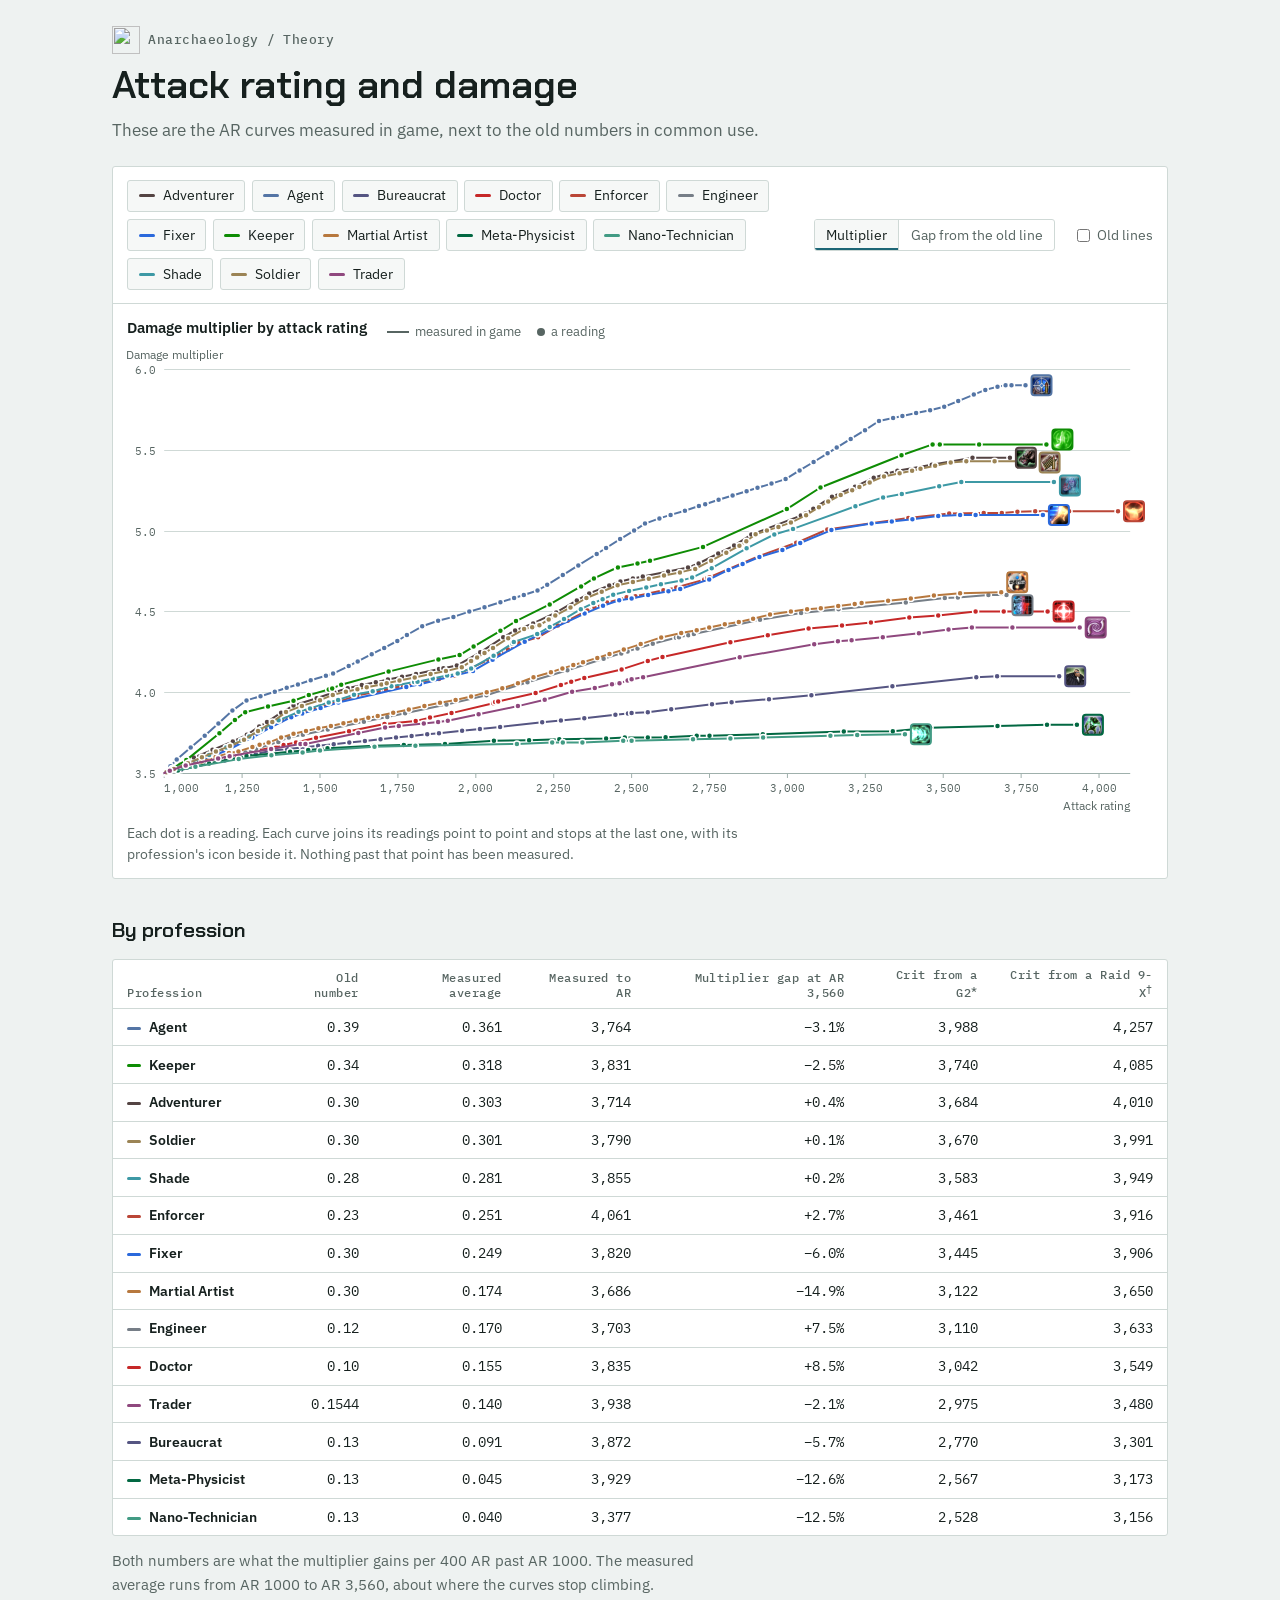
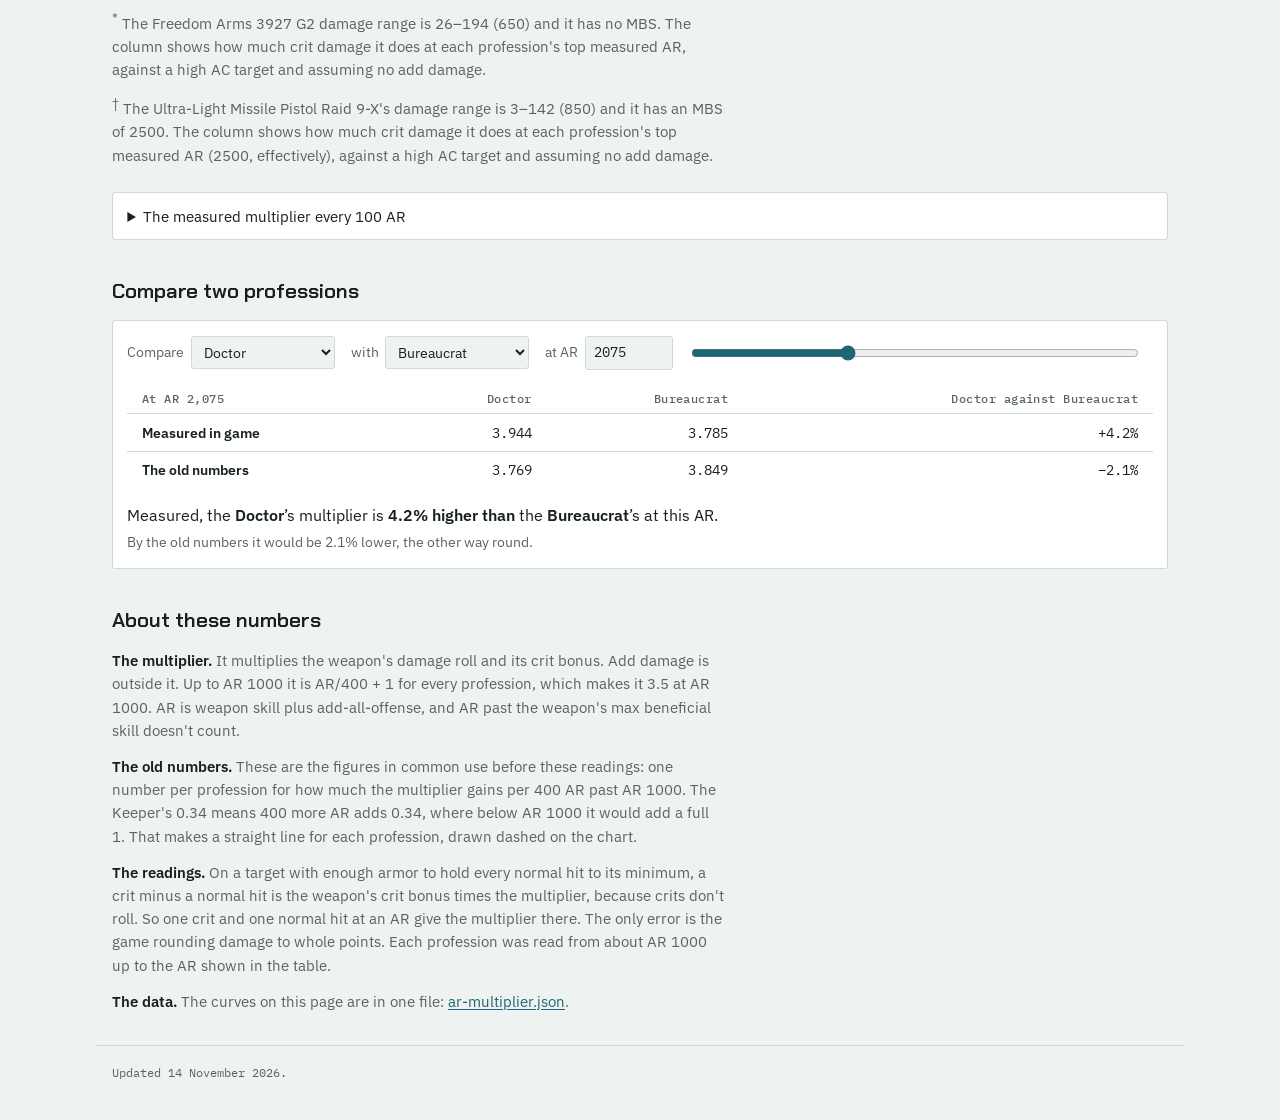
==== ar-multiplier.html @ 4579b764 "AR page: the Raid 9-X column without ULMP" ====
<!doctype html>
<html lang="en">
<head>
<meta charset="utf-8">
<meta name="viewport" content="width=device-width, initial-scale=1">
<title>Attack rating and damage - Anarchaeology</title>
<meta name="description" content="How Anarchy Online's damage multiplier grows with attack rating for each profession, measured in game.">
<link rel="icon" type="image/png" href="https://anarchaeology.github.io/favicon.png">
<link rel="apple-touch-icon" href="https://anarchaeology.github.io/logo.png">
<meta property="og:type" content="website">
<meta property="og:title" content="Attack rating and damage">
<meta property="og:description" content="How Anarchy Online's damage multiplier grows with attack rating for each profession, measured in game.">
<meta property="og:image" content="https://anarchaeology.github.io/logo.png">
<meta name="twitter:card" content="summary">
<link rel="preconnect" href="https://fonts.googleapis.com">
<link rel="preconnect" href="https://fonts.gstatic.com" crossorigin>
<link rel="stylesheet" href="https://fonts.googleapis.com/css2?family=Chakra+Petch:wght@500;600&family=IBM+Plex+Mono:wght@400;500&family=IBM+Plex+Sans:wght@400;600&display=swap">
<link rel="stylesheet" href="theory.css">
</head>
<body>
<header class="top">
  <div class="wrap">
    <p class="crumbs"><a class="home" href="https://anarchaeology.github.io/"><img src="https://anarchaeology.github.io/logo.png" alt="" width="28" height="28">Anarchaeology</a> <span>/</span> <a href="./">Theory</a></p>
    <h1>Attack rating and damage</h1>
    <p class="lede">These are the AR curves measured in game, next to the old numbers in common use.</p>
  </div>
</header>

<main class="wrap">
  <section aria-label="The chart">
    <div class="card">
      <div class="controls">
        <div class="chips picks" id="chips" role="group" aria-label="Professions shown"></div>
        <div class="seg" id="view" role="group" aria-label="What the chart shows">
          <button type="button" data-view="mult" aria-pressed="true">Multiplier</button>
          <button type="button" data-view="gap" aria-pressed="false">Gap from the old line</button>
        </div>
        <div class="opts">
          <label class="opt"><input type="checkbox" id="opt-old"> Old lines</label>
        </div>
      </div>
      <div class="chart-title">
        <h2 id="chart-name">Damage multiplier by attack rating</h2>
        <p class="linekeys">
          <span><i></i>measured in game</span>
          <span id="key-old" hidden><i class="dashed"></i>the old line</span>
          <span id="key-zero" hidden>0% is the old line</span>
          <span><i class="dot"></i>a reading</span>
        </p>
      </div>
      <div class="plot" id="plot" tabindex="0" role="slider" aria-label="Attack rating to read the curves at">
        <div class="tip" id="tip" hidden></div>
      </div>
      <p class="caption">Each dot is a reading. Each curve joins its readings point to point and stops at the last one, with its profession's icon beside it. Nothing past that point has been measured.</p>
    </div>
  </section>

  <section>
    <h2>By profession</h2>
    <div class="card scroll">
      <table class="tbl">
        <thead>
          <tr>
            <th>Profession</th>
            <th>Old number</th>
            <th>Measured average</th>
            <th>Measured to AR</th>
            <th>Multiplier gap at AR 3,560</th>
            <th>Crit from a G2<sup>*</sup></th>
            <th>Crit from a Raid 9-X<sup>†</sup></th>
          </tr>
        </thead>
        <tbody id="by-prof"></tbody>
      </table>
    </div>
    <p class="prose">Both numbers are what the multiplier gains per 400 AR past AR 1000. The measured average runs from AR 1000 to AR 3,560, about where the curves stop climbing.</p>
    <p class="prose"><sup>*</sup> The Freedom Arms 3927 G2 damage range is 26–194 (650) and it has no MBS. The column shows how much crit damage it does at each profession's top measured AR, against a high AC target and assuming no add damage.</p>
    <p class="prose"><sup>†</sup> The Ultra-Light Missile Pistol Raid 9-X's damage range is 3–142 (850) and it has an MBS of 2500. The column shows how much crit damage it does at each profession's top measured AR (2500, effectively), against a high AC target and assuming no add damage.</p>
    <p class="unmeasured" id="unmeasured"></p>
    <details class="card">
      <summary>The measured multiplier every 100 AR</summary>
      <div class="scroll">
        <table class="tbl">
          <thead><tr id="by-ar-head"></tr></thead>
          <tbody id="by-ar"></tbody>
        </table>
      </div>
    </details>
  </section>

  <section>
    <h2>Compare two professions</h2>
    <div class="card compare">
      <div class="pickers">
        <label>Compare <select id="cmp-a"></select></label>
        <label>with <select id="cmp-b"></select></label>
        <label>at AR <input type="number" id="cmp-ar" step="1" inputmode="numeric"></label>
        <input type="range" id="cmp-slider" step="1" aria-label="AR to compare at">
      </div>
      <div class="scroll">
        <table class="tbl">
          <thead><tr id="cmp-head"></tr></thead>
          <tbody id="cmp-body"></tbody>
        </table>
      </div>
      <p class="verdict" id="cmp-verdict" aria-live="polite"></p>
      <p class="note" id="cmp-note" hidden></p>
    </div>
  </section>

  <section>
    <h2>About these numbers</h2>
    <p class="prose"><b>The multiplier.</b> It multiplies the weapon's damage roll and its crit bonus. Add damage is outside it. Up to AR 1000 it is AR/400 + 1 for every profession, which makes it 3.5 at AR 1000. AR is weapon skill plus add-all-offense, and AR past the weapon's max beneficial skill doesn't count.</p>
    <p class="prose"><b>The old numbers.</b> These are the figures in common use before these readings: one number per profession for how much the multiplier gains per 400 AR past AR 1000. The Keeper's 0.34 means 400 more AR adds 0.34, where below AR 1000 it would add a full 1. That makes a straight line for each profession, drawn dashed on the chart.</p>
    <p class="prose"><b>The readings.</b> On a target with enough armor to hold every normal hit to its minimum, a crit minus a normal hit is the weapon's crit bonus times the multiplier, because crits don't roll. So one crit and one normal hit at an AR give the multiplier there. The only error is the game rounding damage to whole points. Each profession was read from about AR 1000 up to the AR shown in the table.</p>
    <p class="prose"><b>The data.</b> The curves on this page are in one file: <a href="data/ar-multiplier.json">ar-multiplier.json</a>.</p>
  </section>
</main>

<footer class="wrap foot">
  <span id="updated"></span>
</footer>

<script src="ar-multiplier.js" defer></script>
</body>
</html>
---- theory.css ----
/* The theory section: the gallery's look (same tokens as ../gallery.css) for pages of text, a chart and tables.
   Dark by default, light when the system asks for it, as on the gallery. */
:root {
  --bg: #0e1416;
  --surface: #162024;
  --raised: #1d292e;
  --ink: #e3ebe8;
  --muted: #94a6a1;
  --line: #26343a;
  --notum: #5cc3d3;
  --amber: #e2a35a;
  --display: "Chakra Petch", "Segoe UI", system-ui, sans-serif;
  --body: "IBM Plex Sans", "Segoe UI", system-ui, sans-serif;
  --mono: "IBM Plex Mono", Consolas, monospace;
  /* The hit chance chart's colors, one per slider setting, the same five hues in both themes. Every pair passes the
     dataviz palette check (colorblind separation, normal-vision separation, 3:1 against the surface) on --surface. */
  --s-purple: #8758c9;
  --s-pink: #e05c8c;
  --s-cyan: #179fc7;
  --s-green: #0a7e3a;
  --s-gold: #af8c11;
  /* The AR chart's colors, one per profession (--p-<id>), all 14. A few pairs look alike (Doctor and Enforcer, say), so
     every curve is named at its end and in the hover: see README.md. Here, the dark theme's: five are lightened from the
     light theme's, their hue kept, to clear 3:1 against --surface. */
  --p-adventurer: #796867;
  --p-agent: #5475a5;
  --p-bureaucrat: #676796;
  --p-doctor: #cb2e2d;
  --p-enforcer: #ba4637;
  --p-engineer: #767e87;
  --p-fixer: #2b69dc;
  --p-keeper: #0e8c04;
  --p-martial-artist: #b7783e;
  --p-meta-physicist: #227a52;
  --p-nano-technician: #429b84;
  --p-shade: #3d99a5;
  --p-soldier: #9b8455;
  --p-trader: #9a5289;
  --axis: #3a4c53;
  color-scheme: dark;
}
@media (prefers-color-scheme: light) {
  :root {
    --bg: #eef2f1; --surface: #ffffff; --raised: #f6f8f7; --ink: #16201e; --muted: #576562;
    --line: #cfd9d6; --notum: #1d6676; --amber: #9c5a17;
    --s-purple: #6635a3; --s-pink: #c94779; --s-cyan: #1aa1c9; --s-green: #09672e; --s-gold: #b18e15;
    --p-adventurer: #544443; --p-agent: #5475a5; --p-bureaucrat: #555582; --p-doctor: #c62828; --p-enforcer: #ba4637;
    --p-engineer: #767e87; --p-fixer: #2b69dc; --p-keeper: #0e8c04; --p-martial-artist: #b7783e;
    --p-meta-physicist: #026842; --p-nano-technician: #429b84; --p-shade: #3d99a5; --p-soldier: #9b8455;
    --p-trader: #8f487e;
    --axis: #9fb0ac;
    color-scheme: light;
  }
}

* { box-sizing: border-box; }
[hidden] { display: none !important; }
body { margin: 0; background: var(--bg); color: var(--ink); font: 400 15px/1.55 var(--body); }
a { color: var(--notum); text-underline-offset: 2px; }
:focus-visible { outline: 2px solid var(--amber); outline-offset: 2px; }
.wrap {
  max-width: 68rem; margin: 0 auto;
  padding-left: max(16px, env(safe-area-inset-left, 0px));
  padding-right: max(16px, env(safe-area-inset-right, 0px));
}
h1, h2, h3 { font-family: var(--display); font-weight: 600; margin: 0; text-wrap: balance; }
p { margin: 0; }

/* Header: where you are in the site, then the page's title. */
.top { padding-block: 1.6rem 1.4rem; }
.top .wrap { display: grid; gap: 0.7rem; }
.crumbs { display: flex; align-items: center; gap: 0.5rem; font: 500 0.8rem var(--mono); letter-spacing: 0.04em; color: var(--muted); }
.crumbs a { color: var(--muted); text-decoration: none; }
.crumbs a:hover { color: var(--notum); }
.crumbs .home { display: inline-flex; align-items: center; gap: 0.5rem; }
.crumbs img { width: 28px; height: 28px; }
h1 { font-size: clamp(1.7rem, 4vw, 2.4rem); line-height: 1.08; }
/* Wide enough for the chart page's one sentence to sit on one line; where the screen is too narrow for that, it
   breaks into lines of about the same length, so a lone last word never drops onto a line of its own. */
.lede { color: var(--muted); font-size: 1.05rem; max-width: 84ch; text-wrap: balance; }

main { display: grid; gap: 2.2rem; padding-bottom: 2rem; }
section { display: grid; gap: 0.8rem; min-width: 0; }
section > h2 { font-size: 1.3rem; }
.prose { color: var(--muted); max-width: 68ch; }
.prose b { color: var(--ink); font-weight: 600; }
.card { background: var(--surface); border: 1px solid var(--line); border-radius: 3px; min-width: 0; }
.num { font-family: var(--mono); font-variant-numeric: tabular-nums; }

/* Chart card: controls, the plot, a caption. */
.controls { display: flex; flex-wrap: wrap; gap: 0.7rem 1.4rem; align-items: center; padding: 0.8rem 0.9rem; border-bottom: 1px solid var(--line); }
.chips { display: flex; flex-wrap: wrap; gap: 0.4rem; flex: 1 1 18rem; }
.chip { font: inherit; font-size: 0.85rem; color: var(--ink); background: var(--raised); border: 1px solid var(--line); border-radius: 3px;
  padding: 0.3rem 0.65rem; cursor: pointer; display: inline-flex; align-items: center; gap: 0.5rem; }
.chip:hover { border-color: var(--notum); }
.chip .key { width: 16px; height: 3px; border-radius: 2px; background: var(--c); flex: none; }
.chip[aria-pressed="false"] { color: var(--muted); background: transparent; }
.chip[aria-pressed="false"] .key { background: transparent; box-shadow: inset 0 0 0 1px var(--muted); }
/* Buttons that pick what the chart shows. With none picked everything is shown and they all look alike; once some
   are picked, those are marked and the rest fall back. */
.chips.picks .chip[aria-pressed="false"] { color: var(--ink); background: var(--raised); }
.chips.picks .chip[aria-pressed="false"] .key { background: var(--c); box-shadow: none; }
.chips.picks .chip[aria-pressed="true"] { border-color: var(--notum); box-shadow: inset 0 -2px 0 var(--notum); }
.chips.picks.has-picks .chip[aria-pressed="false"] { color: var(--muted); background: transparent; }
.chips.picks.has-picks .chip[aria-pressed="false"] .key { background: transparent; box-shadow: inset 0 0 0 1px var(--muted); }
/* The button pointed at, while what it stands for is on the chart because of the pointing. */
.chips.picks.has-picks .chip.previewing { color: var(--ink); }
.chips.picks.has-picks .chip.previewing .key { background: var(--c); box-shadow: none; }
.seg { display: inline-flex; border: 1px solid var(--line); border-radius: 3px; overflow: hidden; }
.seg button { font: inherit; font-size: 0.85rem; padding: 0.3rem 0.7rem; background: transparent; color: var(--muted); border: 0; cursor: pointer; }
.seg button + button { border-left: 1px solid var(--line); }
.seg button[aria-pressed="true"] { background: var(--raised); color: var(--ink); box-shadow: inset 0 -2px 0 var(--notum); }
.opts { display: flex; flex-wrap: wrap; gap: 0.3rem 1rem; }
.opt { display: inline-flex; align-items: center; gap: 0.4rem; font-size: 0.85rem; color: var(--muted); cursor: pointer; }
.opt input { accent-color: var(--notum); margin: 0; }
.opt:has(input:disabled) { opacity: 0.45; cursor: default; }

.chart-title { display: flex; flex-wrap: wrap; gap: 0.2rem 1.2rem; align-items: baseline; padding: 0.8rem 0.9rem 0; }
.chart-title h2 { font: 600 0.95rem var(--body); }
.linekeys { display: flex; flex-wrap: wrap; gap: 0.2rem 1rem; font-size: 0.8rem; color: var(--muted); }
.linekeys > span { display: inline-flex; align-items: center; gap: 0.4rem; }
.linekeys i { width: 22px; height: 0; border-top: 2px solid var(--muted); }
.linekeys i.dashed { border-top: 2px dashed var(--muted); opacity: 0.8; }
.linekeys i.dot { width: 8px; height: 8px; border: 0; border-radius: 50%; background: var(--muted); }

.plot { position: relative; padding: 0.2rem 0.3rem 0; outline-offset: -2px; touch-action: pan-y; }
.plot svg { display: block; width: 100%; overflow: visible; }
.plot .gridline { stroke: var(--line); stroke-width: 1; }
.plot .axisline { stroke: var(--axis); stroke-width: 1; }
.plot .tick { fill: var(--muted); font: 11px var(--mono); font-variant-numeric: tabular-nums; }
.plot .axis-title { fill: var(--muted); font: 12px var(--body); }
.plot .measured { fill: none; stroke: var(--c); stroke-width: 2; stroke-linejoin: round; stroke-linecap: round; }
.plot .old, .plot .other { fill: none; stroke: var(--c); stroke-width: 1.5; stroke-dasharray: 5 4; opacity: 0.7; }
.plot .reading { fill: var(--c); stroke: var(--surface); stroke-width: 1.5; }
.plot .end { fill: var(--c); stroke: var(--surface); stroke-width: 2; }
/* A curve's end: its profession's icon, ringed in its color. */
.plot .icon .ring { fill: none; stroke: var(--c); stroke-width: 2; }
.plot .reading.small { stroke-width: 1; }
.plot .whisker { stroke: var(--c); stroke-width: 1; opacity: 0.9; }
.plot .cross { stroke: var(--ink); stroke-width: 1; opacity: 0.55; }
/* The crit chart's line at 100% of the hit formula, past which every swing lands. */
.plot .full { stroke: var(--axis); stroke-width: 1; stroke-dasharray: 3 3; }
.plot .empty { fill: var(--muted); font: 14px var(--body); }
.plot .hit { fill: transparent; cursor: crosshair; }

/* The readout: floats beside the crosshair on wide screens, sits under the chart on phones. */
.tip { position: absolute; top: 0; left: 0; z-index: 2; pointer-events: none; min-width: 15rem; padding: 0.5rem 0.65rem;
  background: var(--raised); border: 1px solid var(--axis); border-radius: 3px; box-shadow: 0 4px 16px rgba(0, 0, 0, 0.3); font-size: 0.8rem; }
.tip h3 { font: 500 0.75rem var(--mono); color: var(--muted); letter-spacing: 0.04em; margin-bottom: 0.3rem; }
.tip table { border-collapse: collapse; width: 100%; }
.tip td { padding: 0.1rem 0 0.1rem 0.6rem; white-space: nowrap; }
.tip td:first-child { padding-left: 0; width: 16px; }
.tip .k { display: inline-block; width: 14px; height: 3px; border-radius: 2px; background: var(--c); vertical-align: middle; }
.tip .v { font: 600 0.85rem var(--mono); font-variant-numeric: tabular-nums; color: var(--ink); text-align: right; }
.tip .n { color: var(--ink); }
.tip .s { color: var(--muted); font-family: var(--mono); font-size: 0.75rem; font-variant-numeric: tabular-nums; text-align: right; }
.tip .hint { color: var(--muted); }
.caption { padding: 0.5rem 0.9rem 0.8rem; color: var(--muted); font-size: 0.85rem; max-width: 80ch; }

/* Compare two professions */
.compare { padding: 0.9rem; display: grid; gap: 0.9rem; }
.pickers { display: flex; flex-wrap: wrap; gap: 0.6rem 1rem; align-items: center; }
.pickers label { display: inline-flex; align-items: center; gap: 0.4rem; color: var(--muted); font-size: 0.85rem; }
select, input[type="number"] { font: inherit; font-size: 0.9rem; color: var(--ink); background: var(--bg); border: 1px solid var(--line); border-radius: 3px; padding: 0.3rem 0.5rem; }
input[type="number"] { width: 5.5rem; font-family: var(--mono); }
input[type="range"] { accent-color: var(--notum); flex: 1 1 12rem; min-width: 8rem; max-width: 28rem; }
.verdict { font-size: 1rem; max-width: 70ch; }
.verdict b { font-weight: 600; }
.verdict .sub { display: block; color: var(--muted); font-size: 0.9rem; margin-top: 0.2rem; }
.compare .note { color: var(--muted); font-size: 0.85rem; max-width: 80ch; }
/* The mark on a figure past the last reading: a raised asterisk. Beside a number in the table it hangs out to the
   right and takes no room, so the digits above and below still line up. */
.star { font: 600 0.8em/0 var(--body); vertical-align: super; margin-left: 1px; }
.starred { position: relative; }
.starred .star { position: absolute; left: 100%; top: -0.1em; line-height: 1; vertical-align: baseline; }
.verdict .big { font: 600 1.5rem var(--display); margin-right: 0.3rem; }
.pickers label.wide { flex: 0 1 24rem; }
.formula { display: block; margin-top: 0.3rem; font: 0.9rem var(--mono); color: var(--ink); }
/* A formula stays on one line where the screen has the room, even past the paragraph's own width. */
@media (min-width: 720px) { .formula { white-space: nowrap; } }
.group-label { font-size: 0.85rem; color: var(--muted); align-self: center; margin-right: 0.2rem; }
.chips .chips { flex: 0 1 auto; }

/* Tables */
.scroll { overflow-x: auto; }
table.tbl { border-collapse: collapse; width: 100%; font-size: 0.9rem; }
.tbl th, .tbl td { padding: 0.45rem 0.9rem; text-align: right; white-space: nowrap; border-bottom: 1px solid var(--line); }
.tbl thead th { font: 500 0.75rem var(--mono); letter-spacing: 0.04em; color: var(--muted); vertical-align: bottom; white-space: normal; }
.tbl th:first-child, .tbl td:first-child { text-align: left; }
.tbl tbody tr:last-child td, .tbl tbody tr:last-child th { border-bottom: 0; }
.tbl tbody th { font-weight: 600; }
/* A row named in words may wrap where the screen is narrow, so the numbers beside it stay in view. */
.tbl tbody th.words { white-space: normal; min-width: 9rem; }
.tbl td { font-family: var(--mono); font-variant-numeric: tabular-nums; }
.tbl .k { display: inline-block; width: 14px; height: 3px; border-radius: 2px; background: var(--c); vertical-align: middle; margin-right: 0.5rem; }
.tbl .gap { color: var(--muted); font-size: 0.8rem; margin-left: 0.5rem; }
.tbl .none { color: var(--muted); }
.unmeasured { color: var(--muted); font-size: 0.9rem; max-width: 80ch; }
details.card > summary { cursor: pointer; padding: 0.7rem 0.9rem; color: var(--ink); }
details.card[open] > summary { border-bottom: 1px solid var(--line); }

/* The section's front page: one row per page. */
.pages { list-style: none; margin: 0; padding: 0; display: grid; gap: 0.6rem; max-width: 46rem; }
.pages a { display: grid; gap: 0.25rem; padding: 0.9rem 1rem; text-decoration: none; color: var(--muted); }
.pages a:hover { border-color: var(--notum); }
.pages h2 { font-size: 1.15rem; color: var(--notum); }

.foot { padding-block: 1.2rem 2.5rem; border-top: 1px solid var(--line); font: 0.75rem var(--mono); color: var(--muted); display: grid; gap: 0.3rem; }

@media (max-width: 640px) {
  .tip { position: static; box-shadow: none; border-width: 1px 0 0; border-radius: 0; background: transparent; min-height: 9.5rem; padding: 0.6rem 0.9rem; }
  .controls { gap: 0.6rem; }
  .tbl th, .tbl td { padding: 0.4rem 0.6rem; }
}
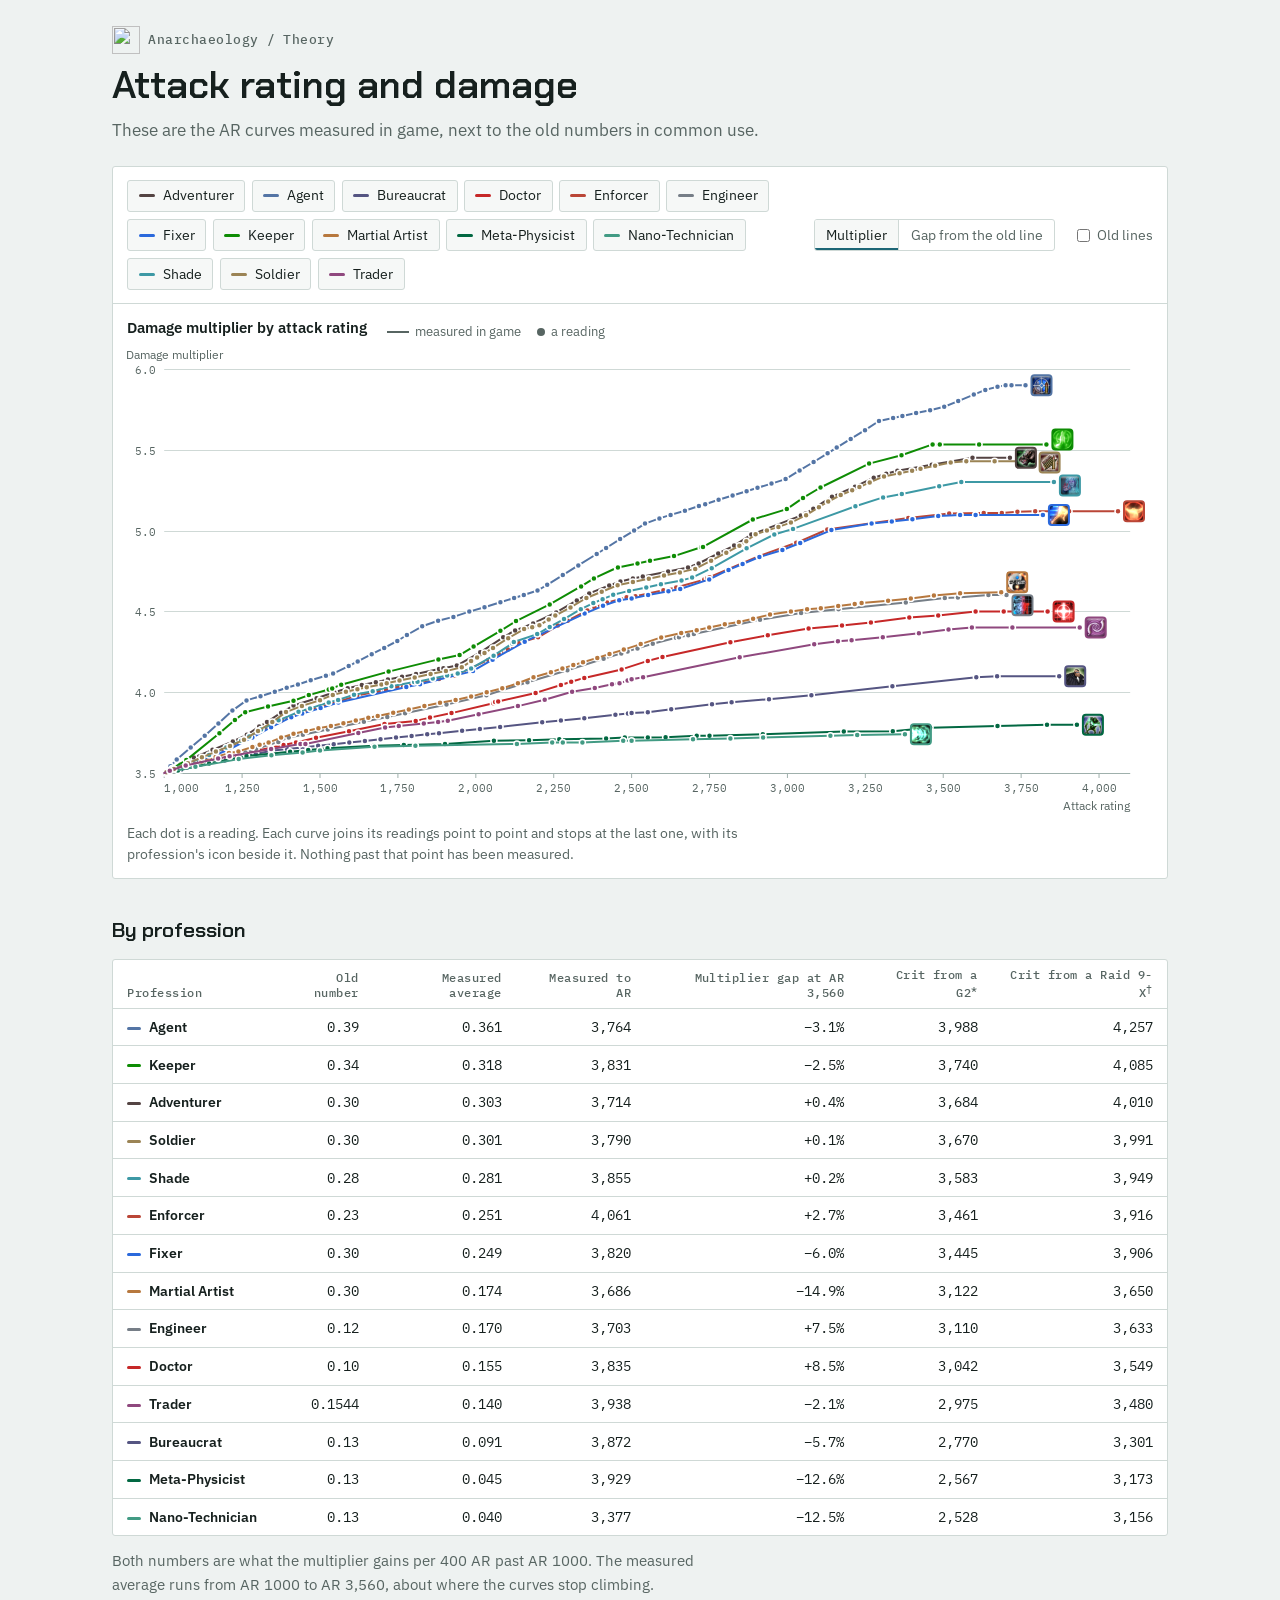
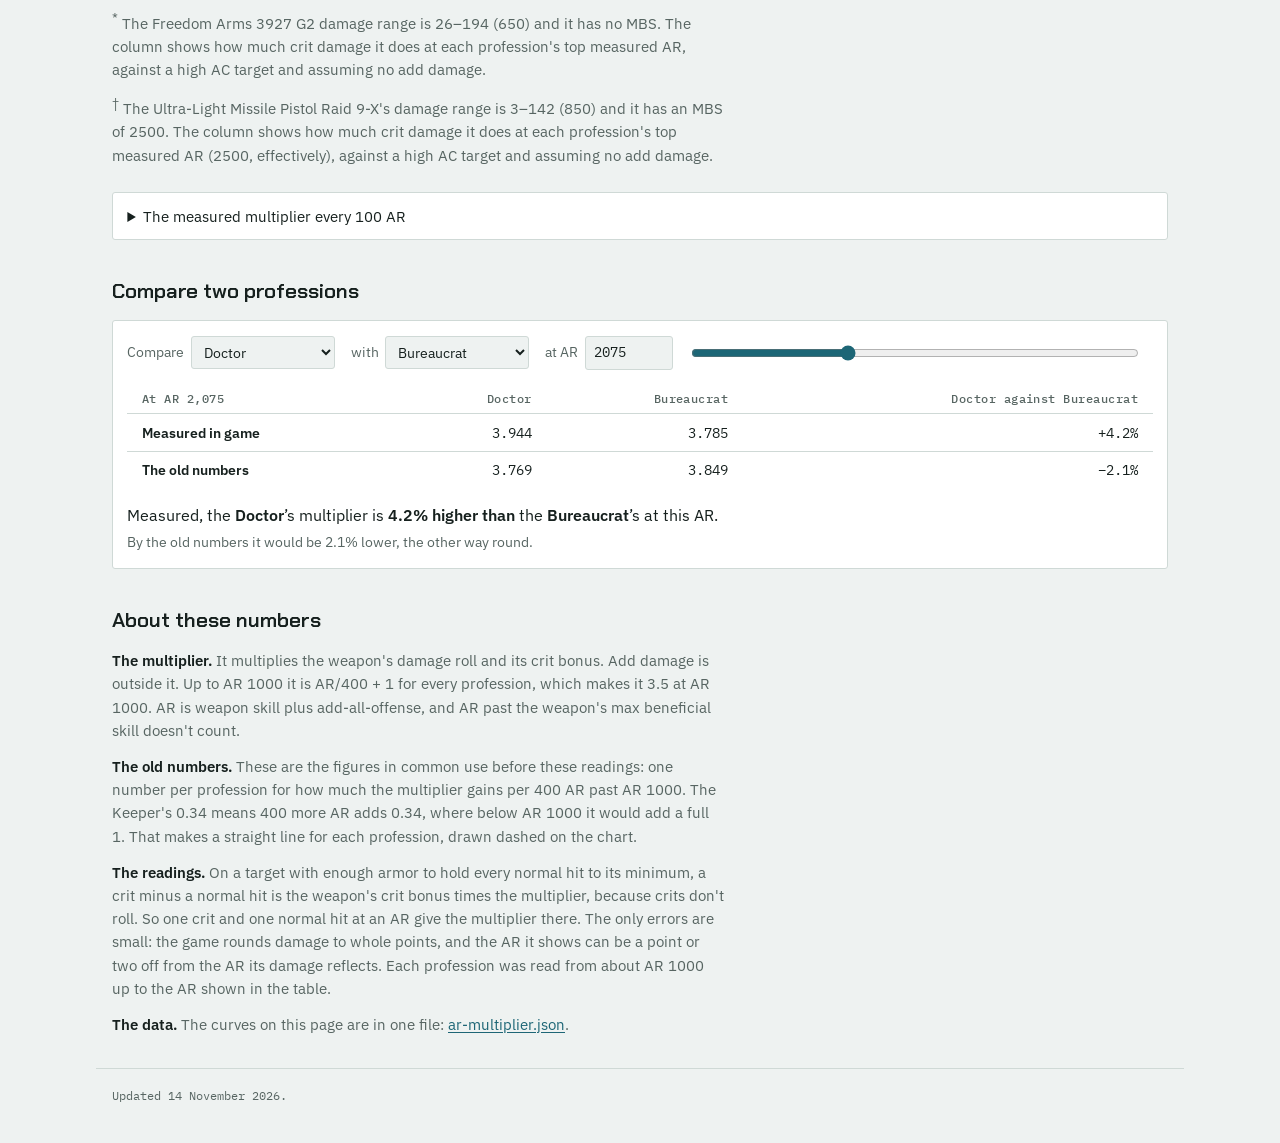
==== commit c8642c9c: "AR page: the readings' errors include the AR shown being a point or two off" ====
--- a/ar-multiplier.html
+++ b/ar-multiplier.html
@@ -112,7 +112,7 @@
     <h2>About these numbers</h2>
     <p class="prose"><b>The multiplier.</b> It multiplies the weapon's damage roll and its crit bonus. Add damage is outside it. Up to AR 1000 it is AR/400 + 1 for every profession, which makes it 3.5 at AR 1000. AR is weapon skill plus add-all-offense, and AR past the weapon's max beneficial skill doesn't count.</p>
     <p class="prose"><b>The old numbers.</b> These are the figures in common use before these readings: one number per profession for how much the multiplier gains per 400 AR past AR 1000. The Keeper's 0.34 means 400 more AR adds 0.34, where below AR 1000 it would add a full 1. That makes a straight line for each profession, drawn dashed on the chart.</p>
-    <p class="prose"><b>The readings.</b> On a target with enough armor to hold every normal hit to its minimum, a crit minus a normal hit is the weapon's crit bonus times the multiplier, because crits don't roll. So one crit and one normal hit at an AR give the multiplier there. The only error is the game rounding damage to whole points. Each profession was read from about AR 1000 up to the AR shown in the table.</p>
+    <p class="prose"><b>The readings.</b> On a target with enough armor to hold every normal hit to its minimum, a crit minus a normal hit is the weapon's crit bonus times the multiplier, because crits don't roll. So one crit and one normal hit at an AR give the multiplier there. The only errors are small: the game rounds damage to whole points, and the AR it shows can be a point or two off from the AR its damage reflects. Each profession was read from about AR 1000 up to the AR shown in the table.</p>
     <p class="prose"><b>The data.</b> The curves on this page are in one file: <a href="data/ar-multiplier.json">ar-multiplier.json</a>.</p>
   </section>
 </main>
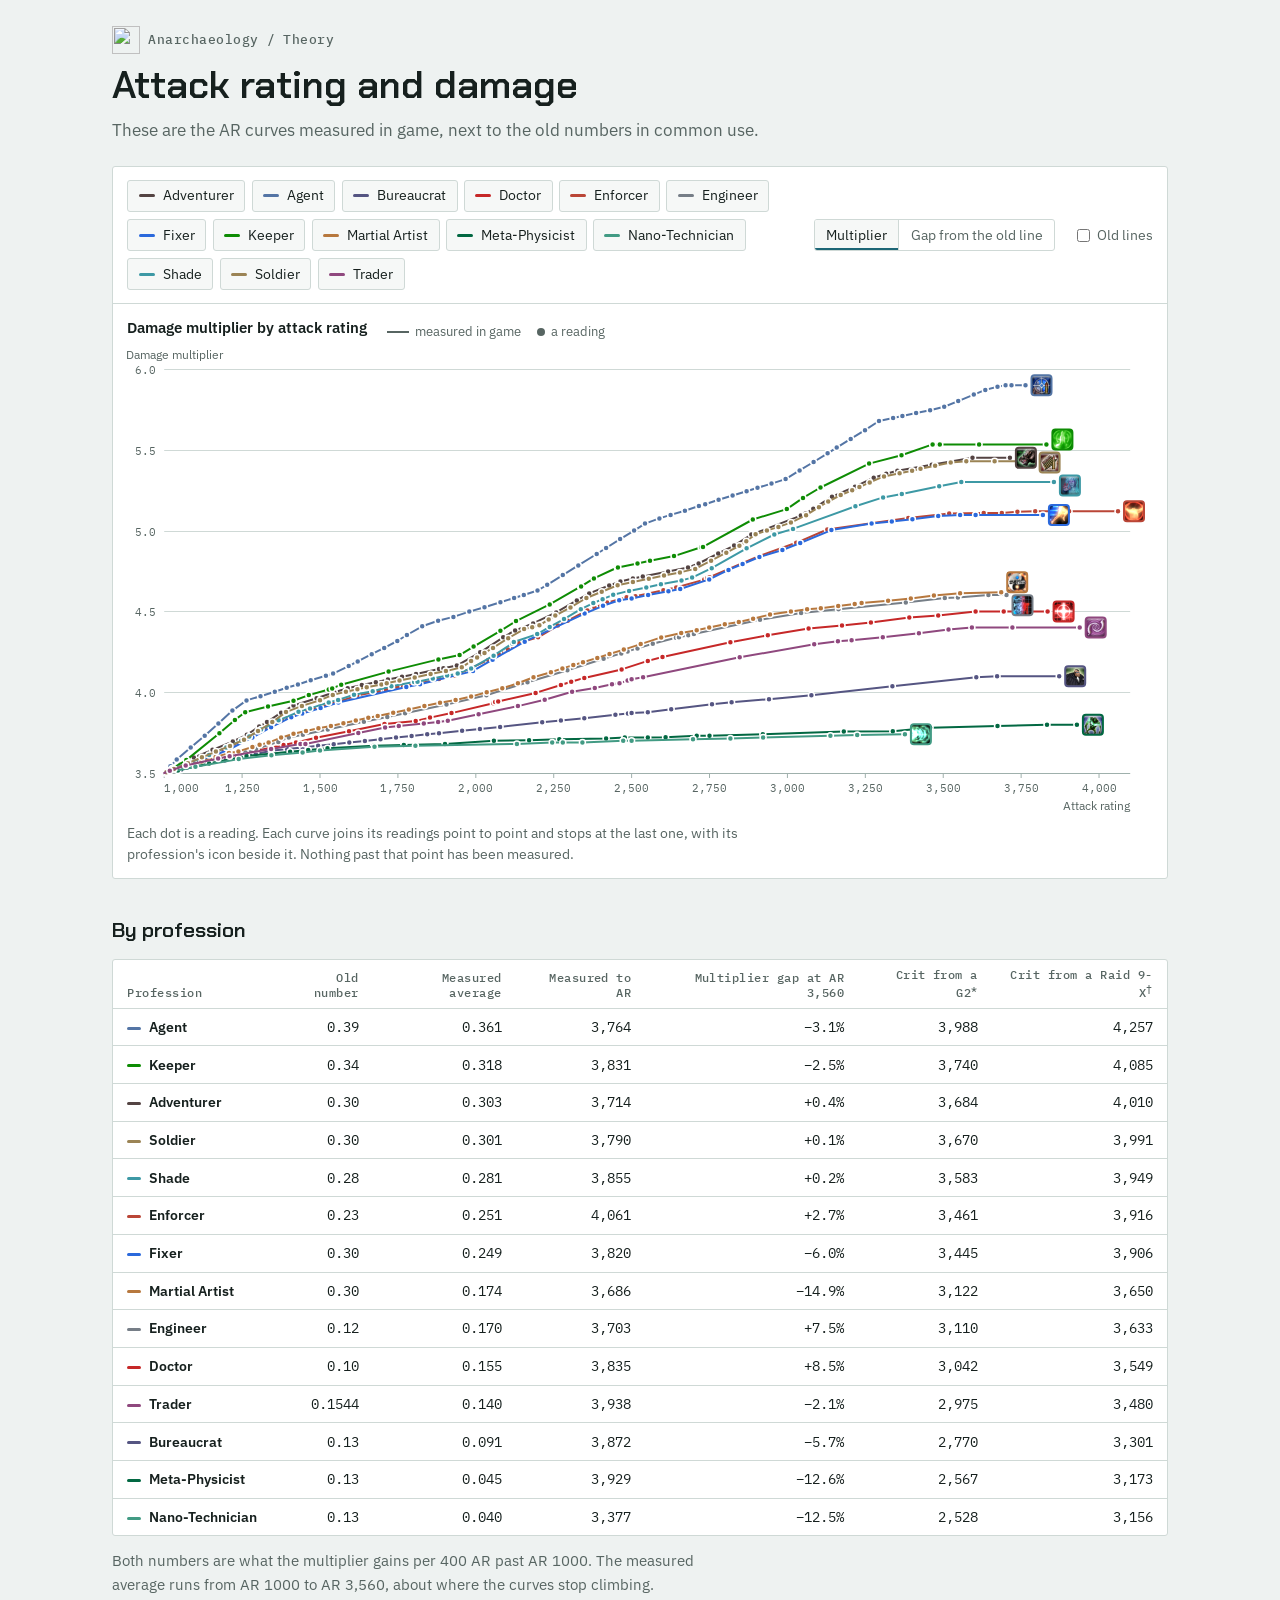
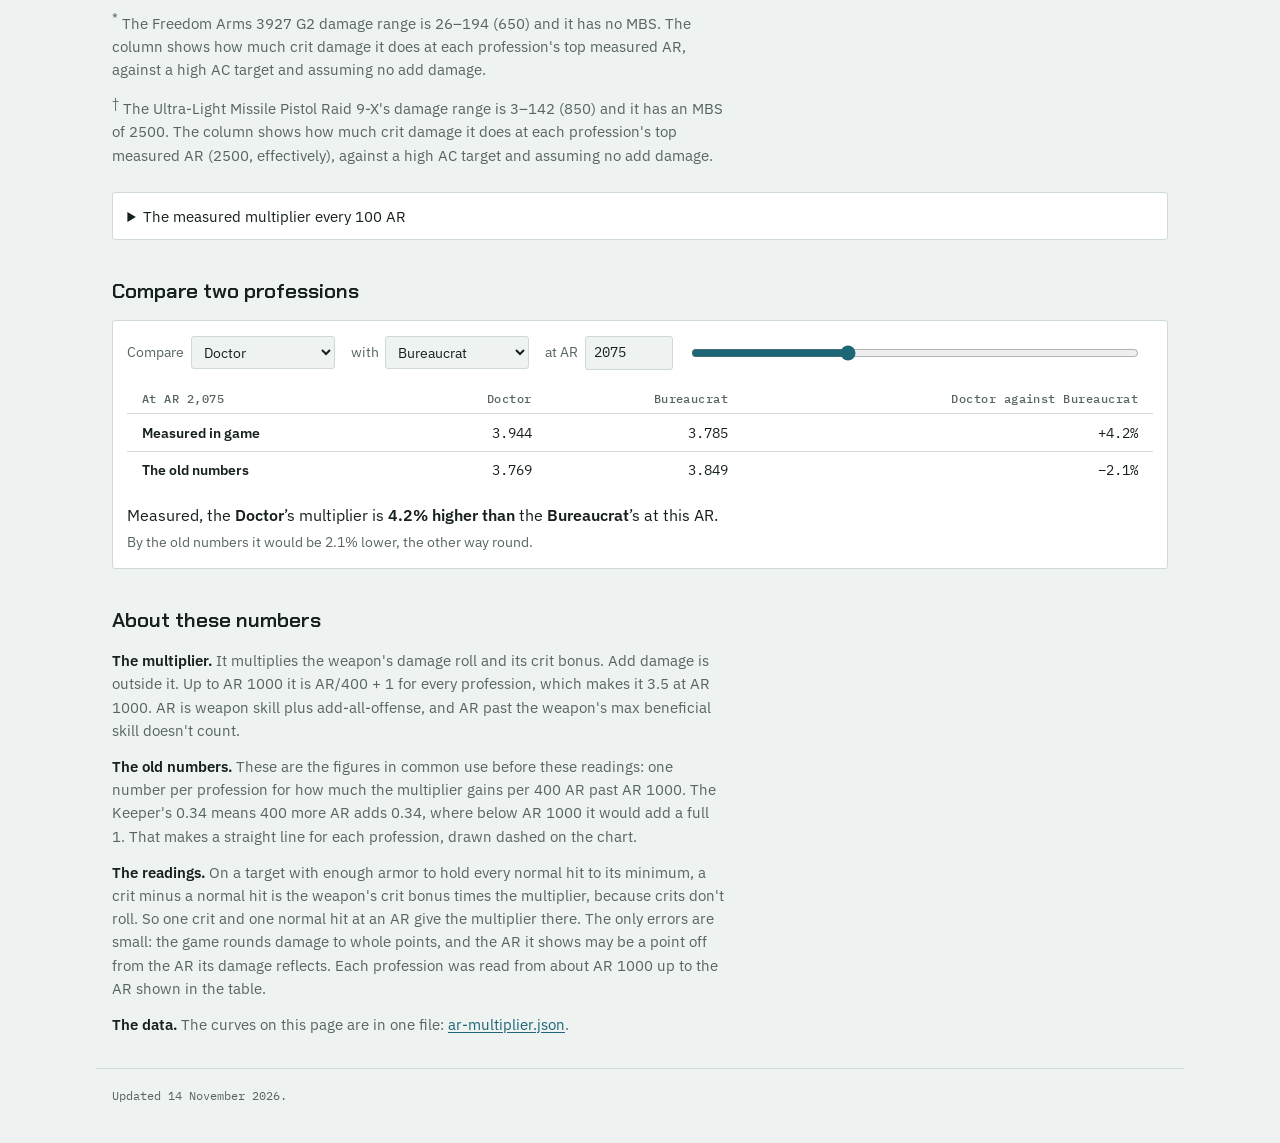
==== commit 3da7abf0: "AR page: the AR shown may be a point off" ====
--- a/ar-multiplier.html
+++ b/ar-multiplier.html
@@ -112,7 +112,7 @@
     <h2>About these numbers</h2>
     <p class="prose"><b>The multiplier.</b> It multiplies the weapon's damage roll and its crit bonus. Add damage is outside it. Up to AR 1000 it is AR/400 + 1 for every profession, which makes it 3.5 at AR 1000. AR is weapon skill plus add-all-offense, and AR past the weapon's max beneficial skill doesn't count.</p>
     <p class="prose"><b>The old numbers.</b> These are the figures in common use before these readings: one number per profession for how much the multiplier gains per 400 AR past AR 1000. The Keeper's 0.34 means 400 more AR adds 0.34, where below AR 1000 it would add a full 1. That makes a straight line for each profession, drawn dashed on the chart.</p>
-    <p class="prose"><b>The readings.</b> On a target with enough armor to hold every normal hit to its minimum, a crit minus a normal hit is the weapon's crit bonus times the multiplier, because crits don't roll. So one crit and one normal hit at an AR give the multiplier there. The only errors are small: the game rounds damage to whole points, and the AR it shows can be a point or two off from the AR its damage reflects. Each profession was read from about AR 1000 up to the AR shown in the table.</p>
+    <p class="prose"><b>The readings.</b> On a target with enough armor to hold every normal hit to its minimum, a crit minus a normal hit is the weapon's crit bonus times the multiplier, because crits don't roll. So one crit and one normal hit at an AR give the multiplier there. The only errors are small: the game rounds damage to whole points, and the AR it shows may be a point off from the AR its damage reflects. Each profession was read from about AR 1000 up to the AR shown in the table.</p>
     <p class="prose"><b>The data.</b> The curves on this page are in one file: <a href="data/ar-multiplier.json">ar-multiplier.json</a>.</p>
   </section>
 </main>
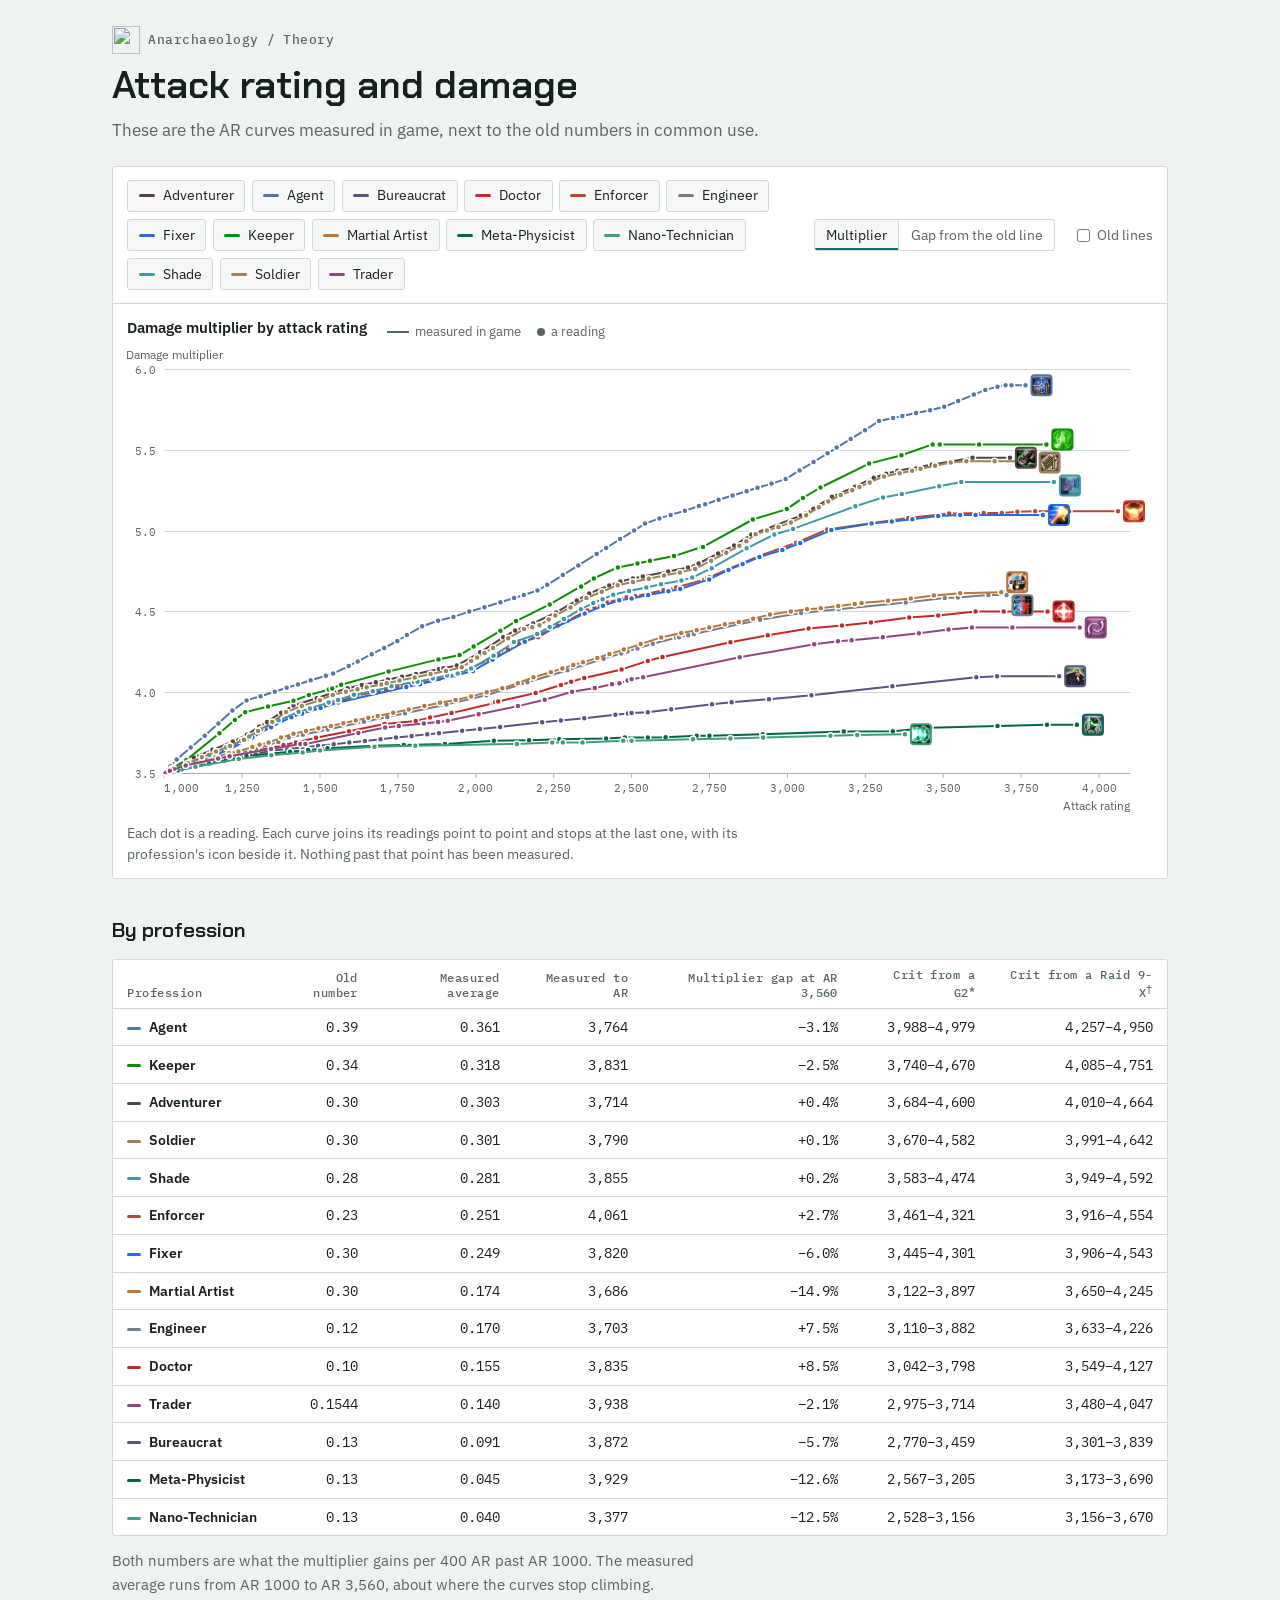
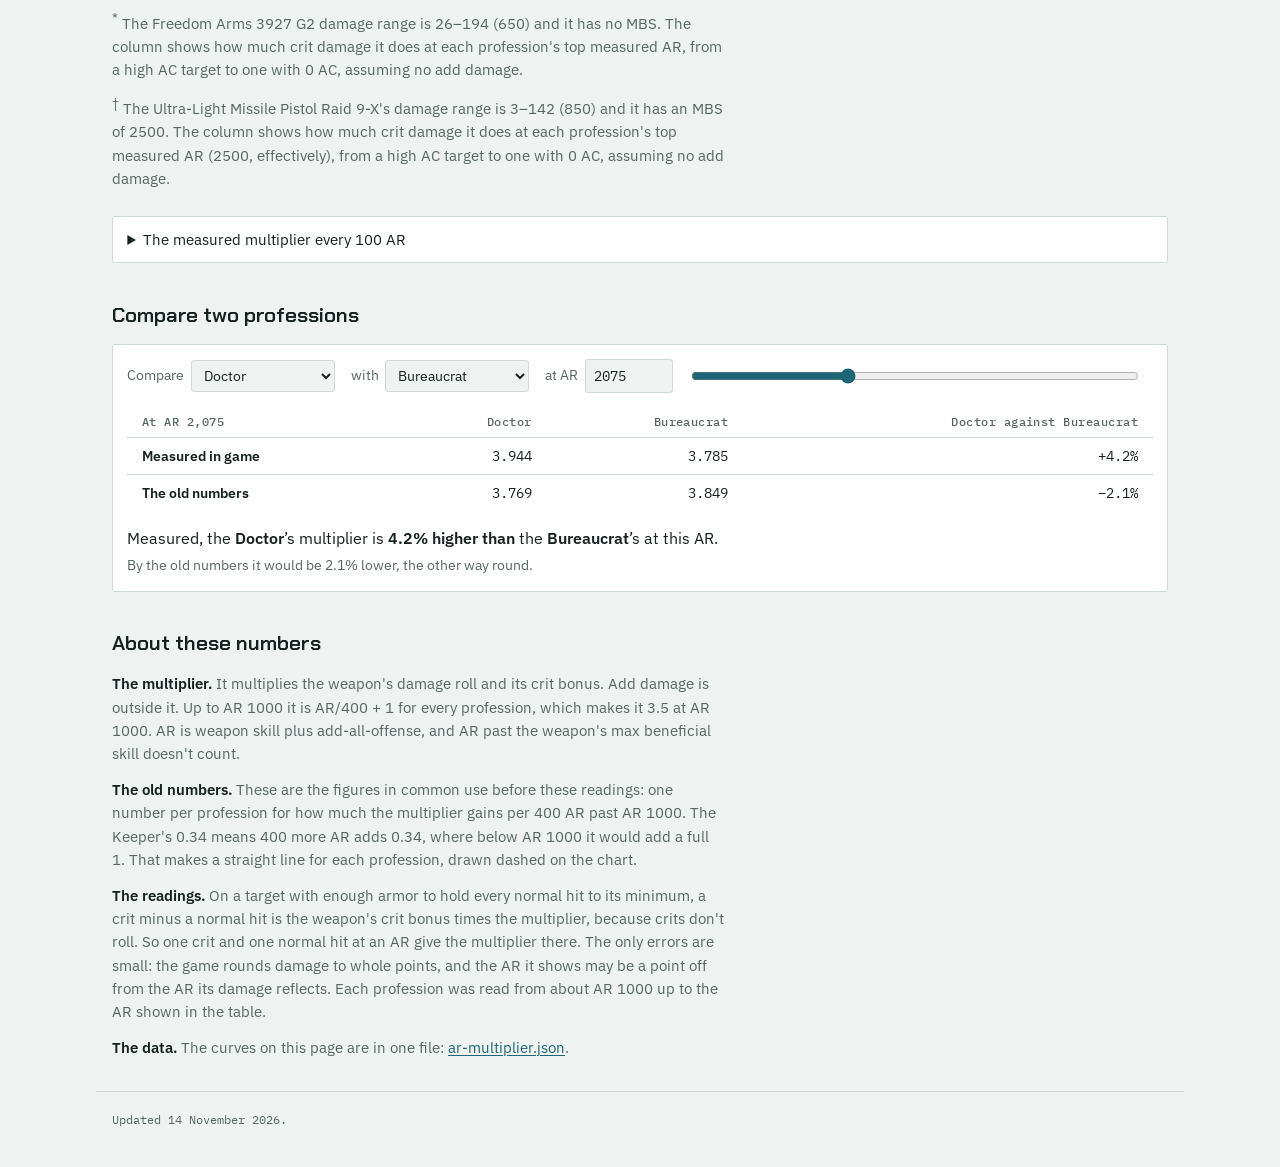
==== commit 9caea7ad: "AR page: the crit columns as ranges, from a high AC target to 0 AC" ====
--- a/ar-multiplier.html
+++ b/ar-multiplier.html
@@ -74,8 +74,8 @@
       </table>
     </div>
     <p class="prose">Both numbers are what the multiplier gains per 400 AR past AR 1000. The measured average runs from AR 1000 to AR 3,560, about where the curves stop climbing.</p>
-    <p class="prose"><sup>*</sup> The Freedom Arms 3927 G2 damage range is 26–194 (650) and it has no MBS. The column shows how much crit damage it does at each profession's top measured AR, against a high AC target and assuming no add damage.</p>
-    <p class="prose"><sup>†</sup> The Ultra-Light Missile Pistol Raid 9-X's damage range is 3–142 (850) and it has an MBS of 2500. The column shows how much crit damage it does at each profession's top measured AR (2500, effectively), against a high AC target and assuming no add damage.</p>
+    <p class="prose"><sup>*</sup> The Freedom Arms 3927 G2 damage range is 26–194 (650) and it has no MBS. The column shows how much crit damage it does at each profession's top measured AR, from a high AC target to one with 0 AC, assuming no add damage.</p>
+    <p class="prose"><sup>†</sup> The Ultra-Light Missile Pistol Raid 9-X's damage range is 3–142 (850) and it has an MBS of 2500. The column shows how much crit damage it does at each profession's top measured AR (2500, effectively), from a high AC target to one with 0 AC, assuming no add damage.</p>
     <p class="unmeasured" id="unmeasured"></p>
     <details class="card">
       <summary>The measured multiplier every 100 AR</summary>
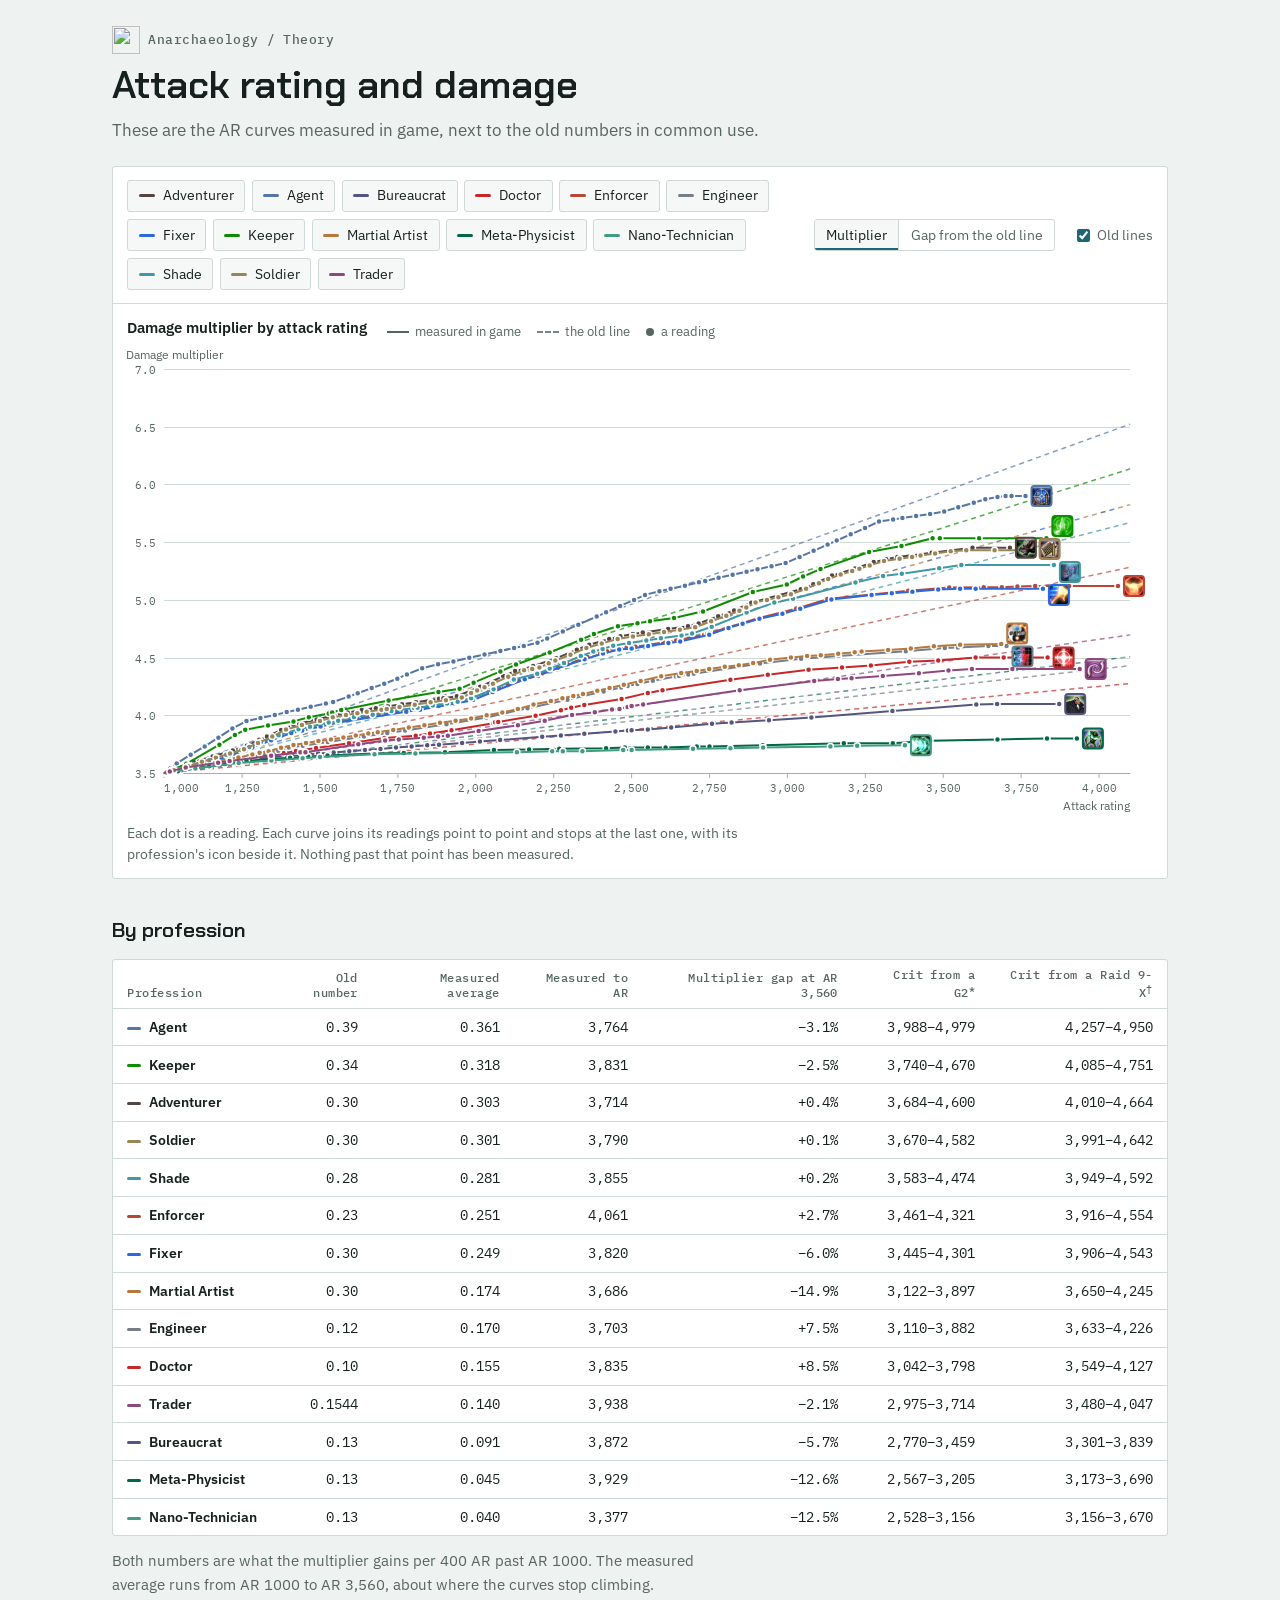
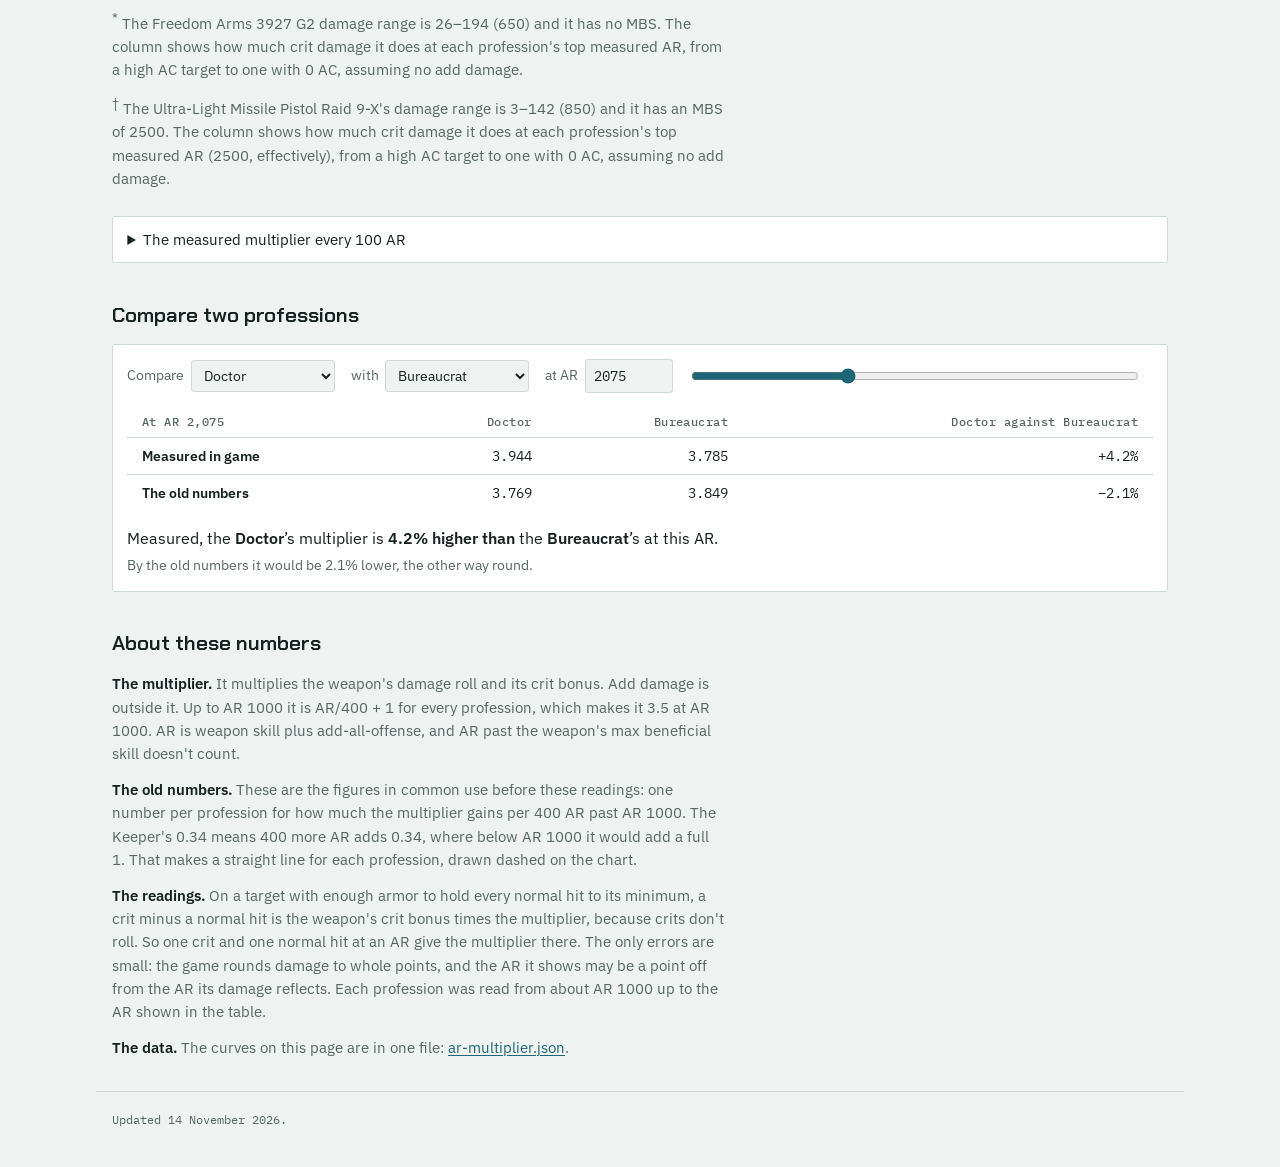
==== commit 4856f6c8: "AR page: old lines on by default again" ====
--- a/ar-multiplier.html
+++ b/ar-multiplier.html
@@ -36,14 +36,14 @@
           <button type="button" data-view="gap" aria-pressed="false">Gap from the old line</button>
         </div>
         <div class="opts">
-          <label class="opt"><input type="checkbox" id="opt-old"> Old lines</label>
+          <label class="opt"><input type="checkbox" id="opt-old" checked> Old lines</label>
         </div>
       </div>
       <div class="chart-title">
         <h2 id="chart-name">Damage multiplier by attack rating</h2>
         <p class="linekeys">
           <span><i></i>measured in game</span>
-          <span id="key-old" hidden><i class="dashed"></i>the old line</span>
+          <span id="key-old"><i class="dashed"></i>the old line</span>
           <span id="key-zero" hidden>0% is the old line</span>
           <span><i class="dot"></i>a reading</span>
         </p>
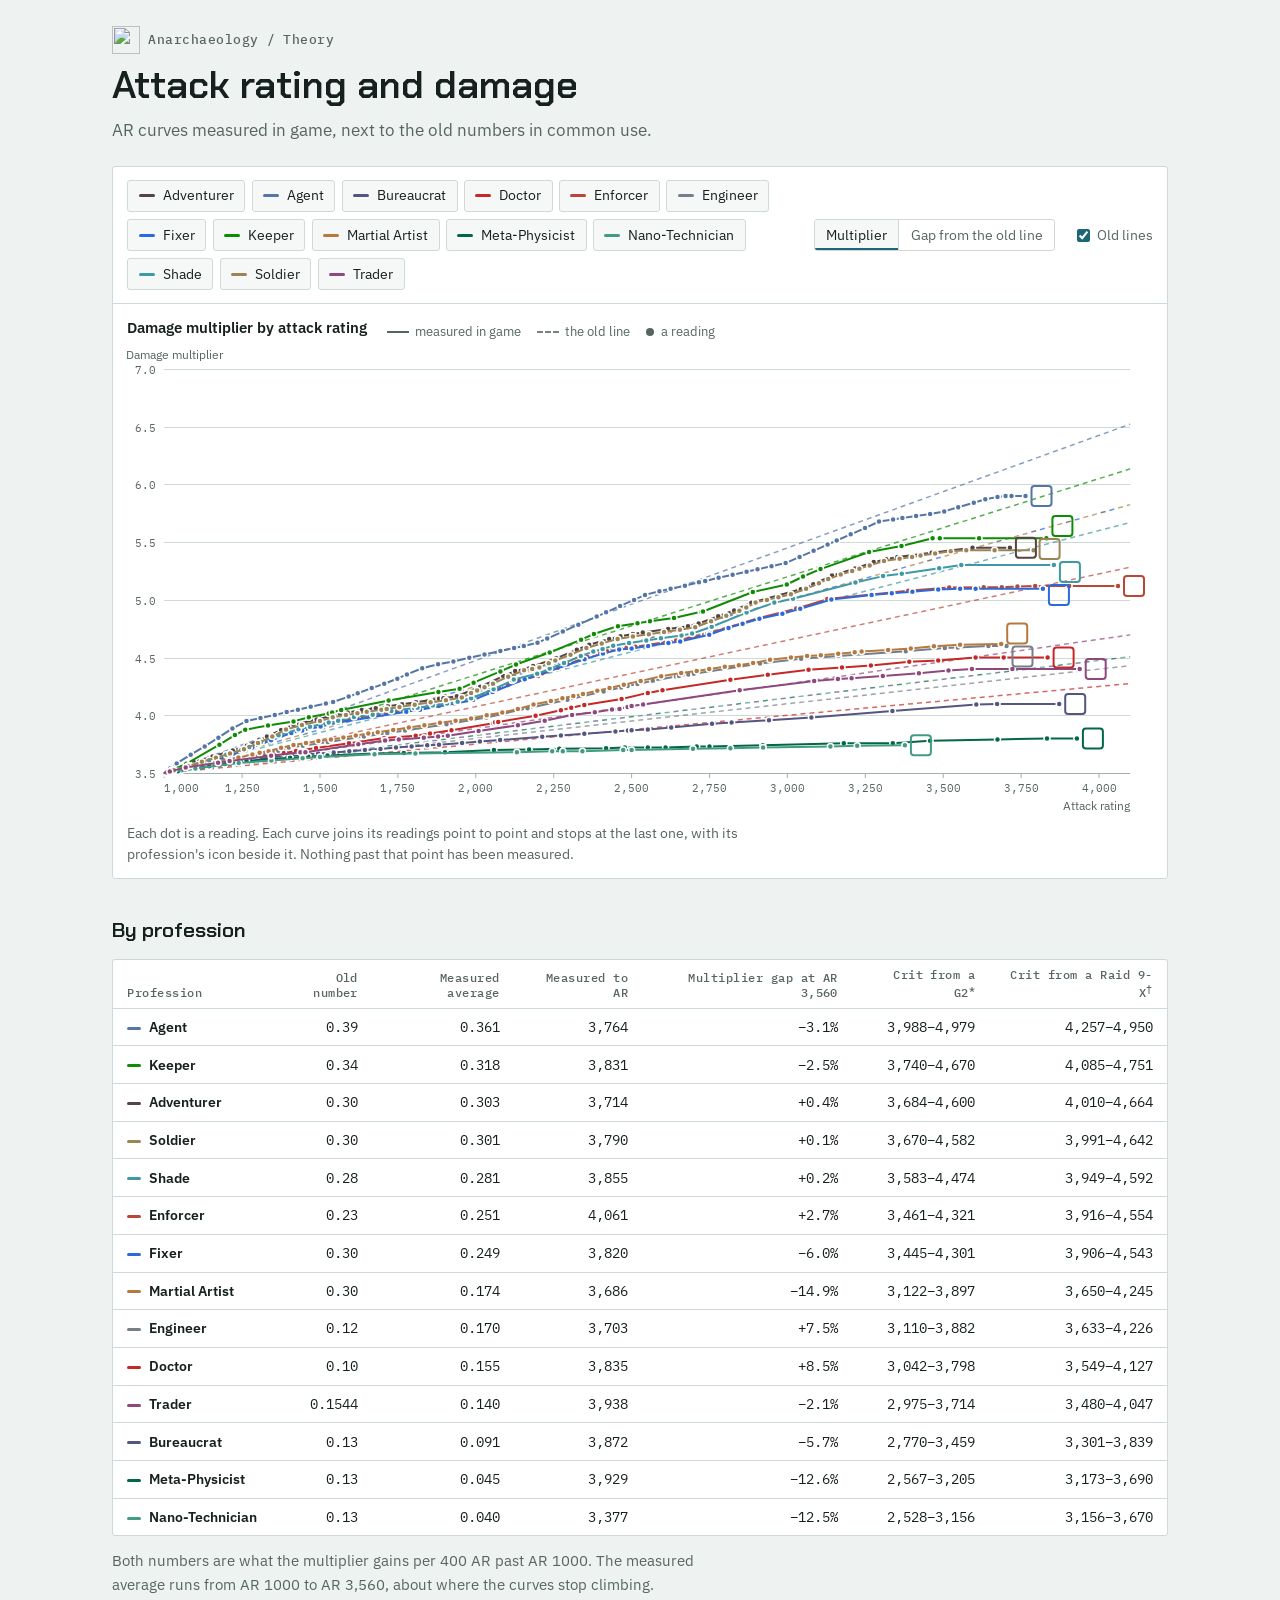
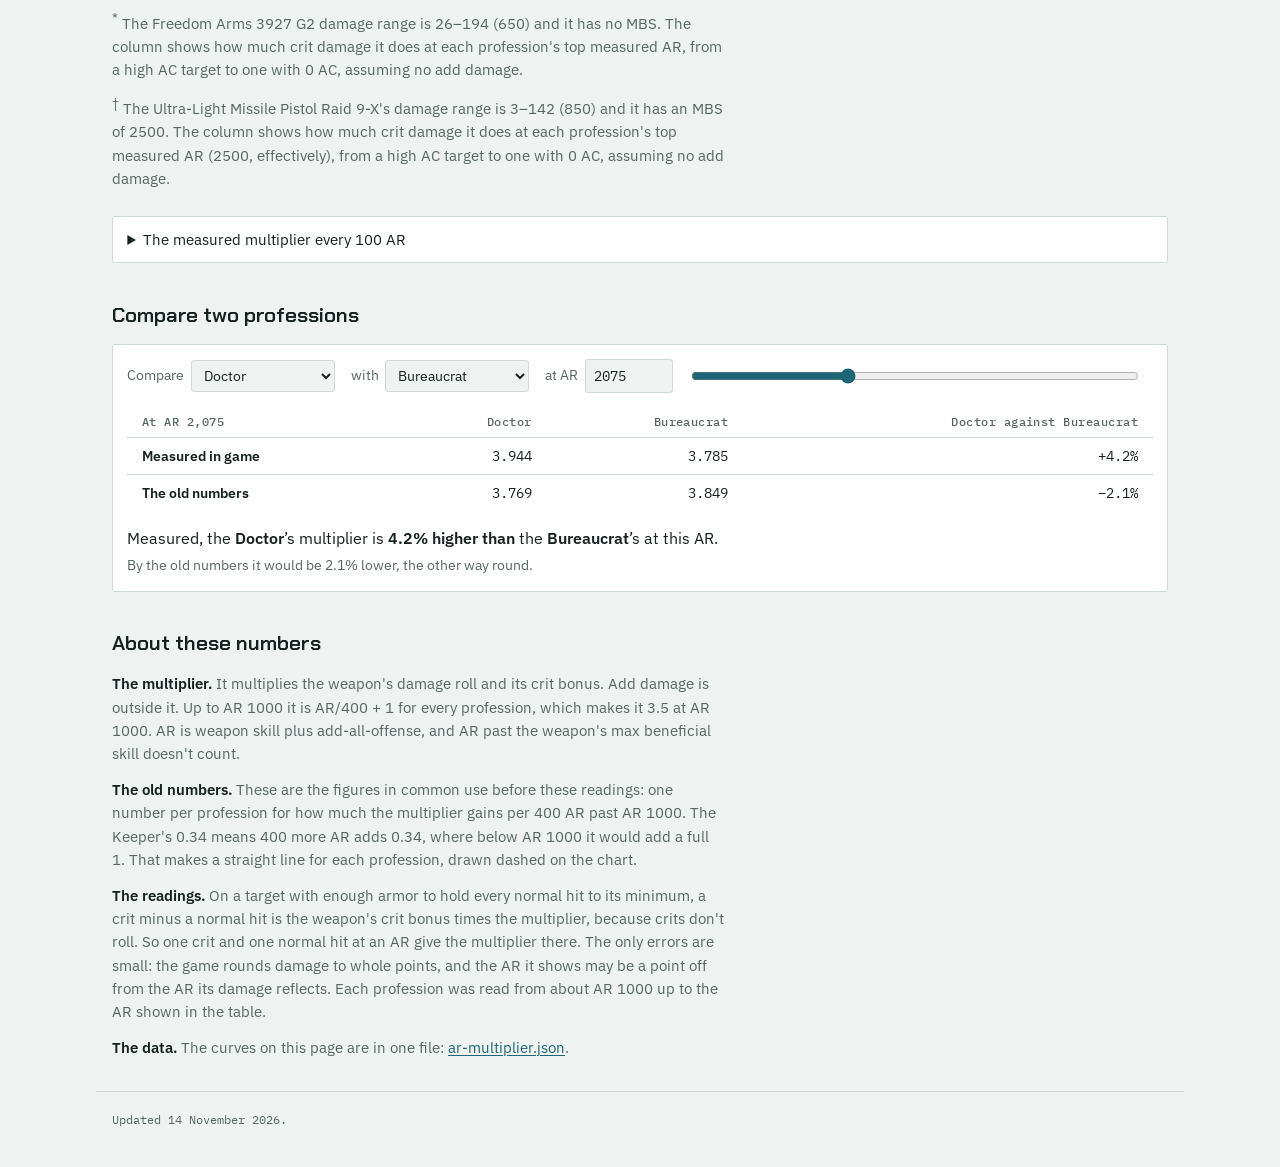
==== commit 7f59a170: "Pages: intros without "These are the"" ====
--- a/ar-multiplier.html
+++ b/ar-multiplier.html
@@ -22,7 +22,7 @@
   <div class="wrap">
     <p class="crumbs"><a class="home" href="https://anarchaeology.github.io/"><img src="https://anarchaeology.github.io/logo.png" alt="" width="28" height="28">Anarchaeology</a> <span>/</span> <a href="./">Theory</a></p>
     <h1>Attack rating and damage</h1>
-    <p class="lede">These are the AR curves measured in game, next to the old numbers in common use.</p>
+    <p class="lede">AR curves measured in game, next to the old numbers in common use.</p>
   </div>
 </header>
 
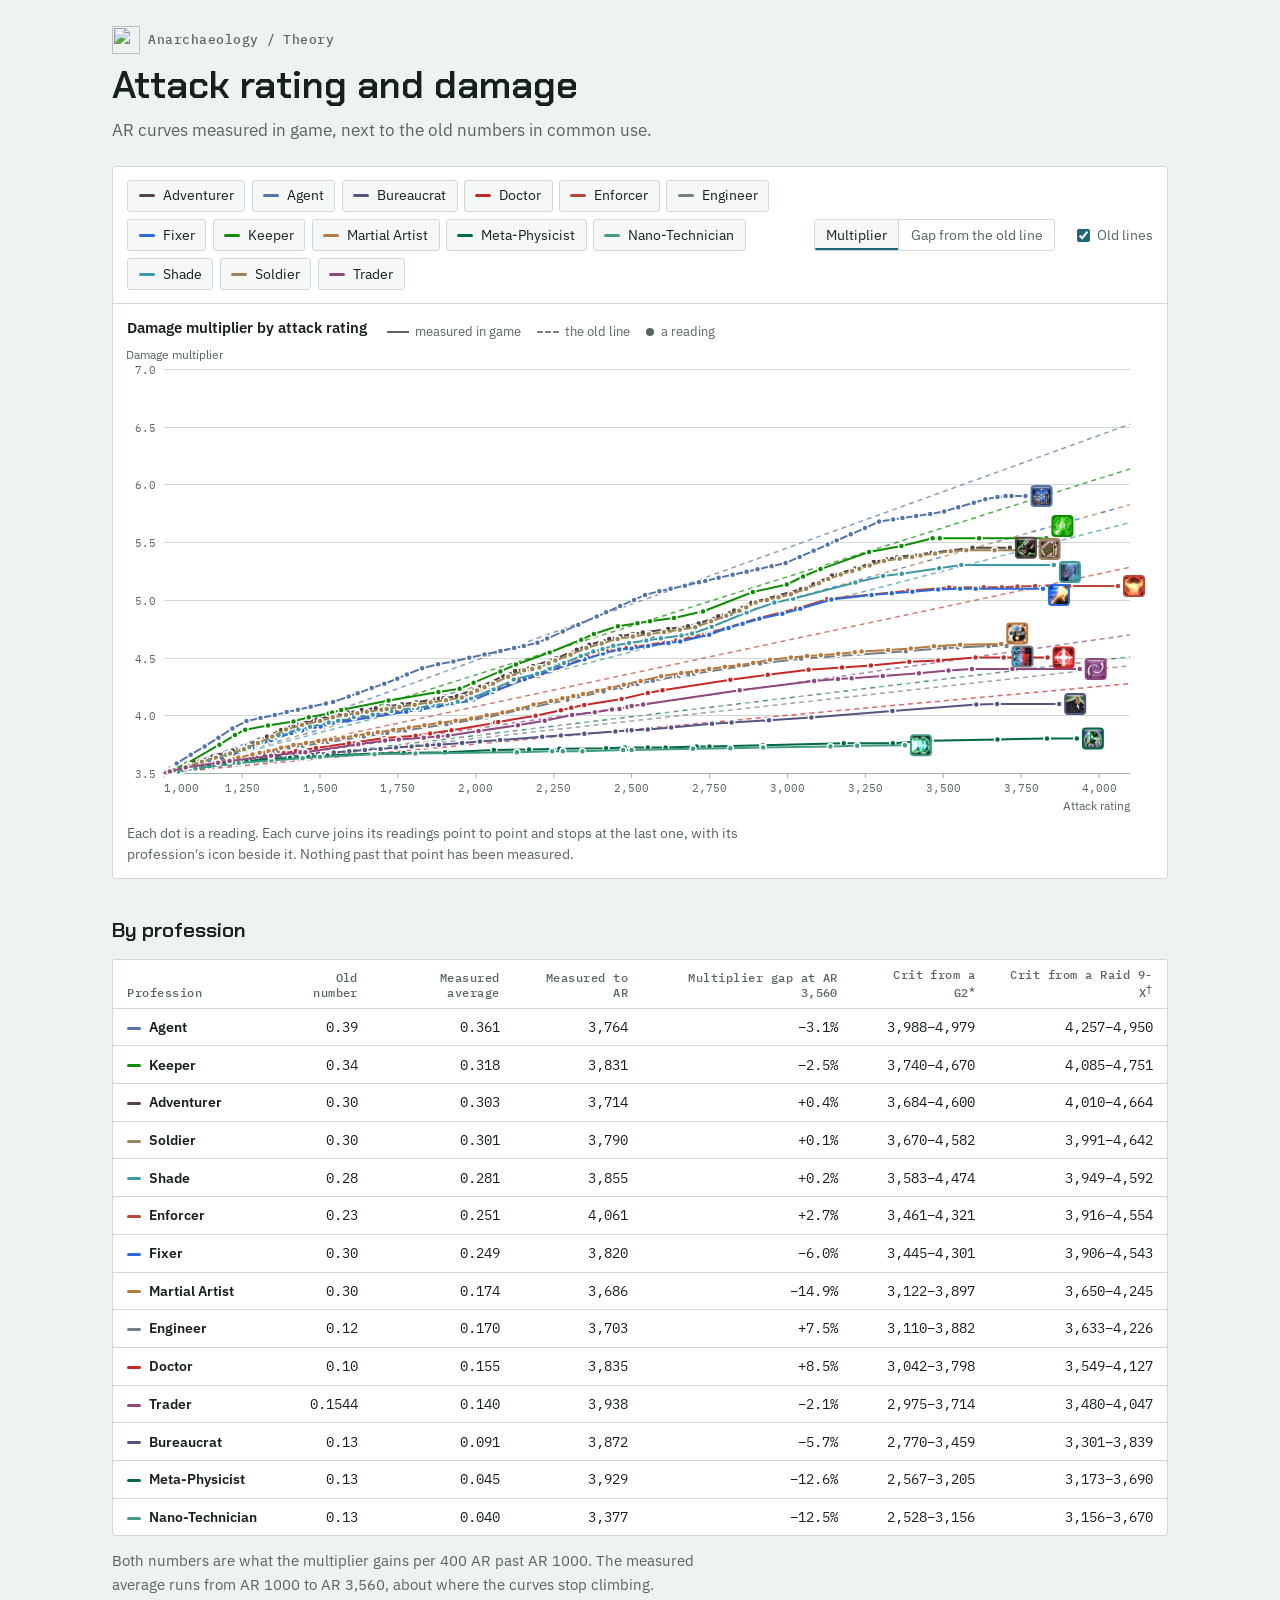
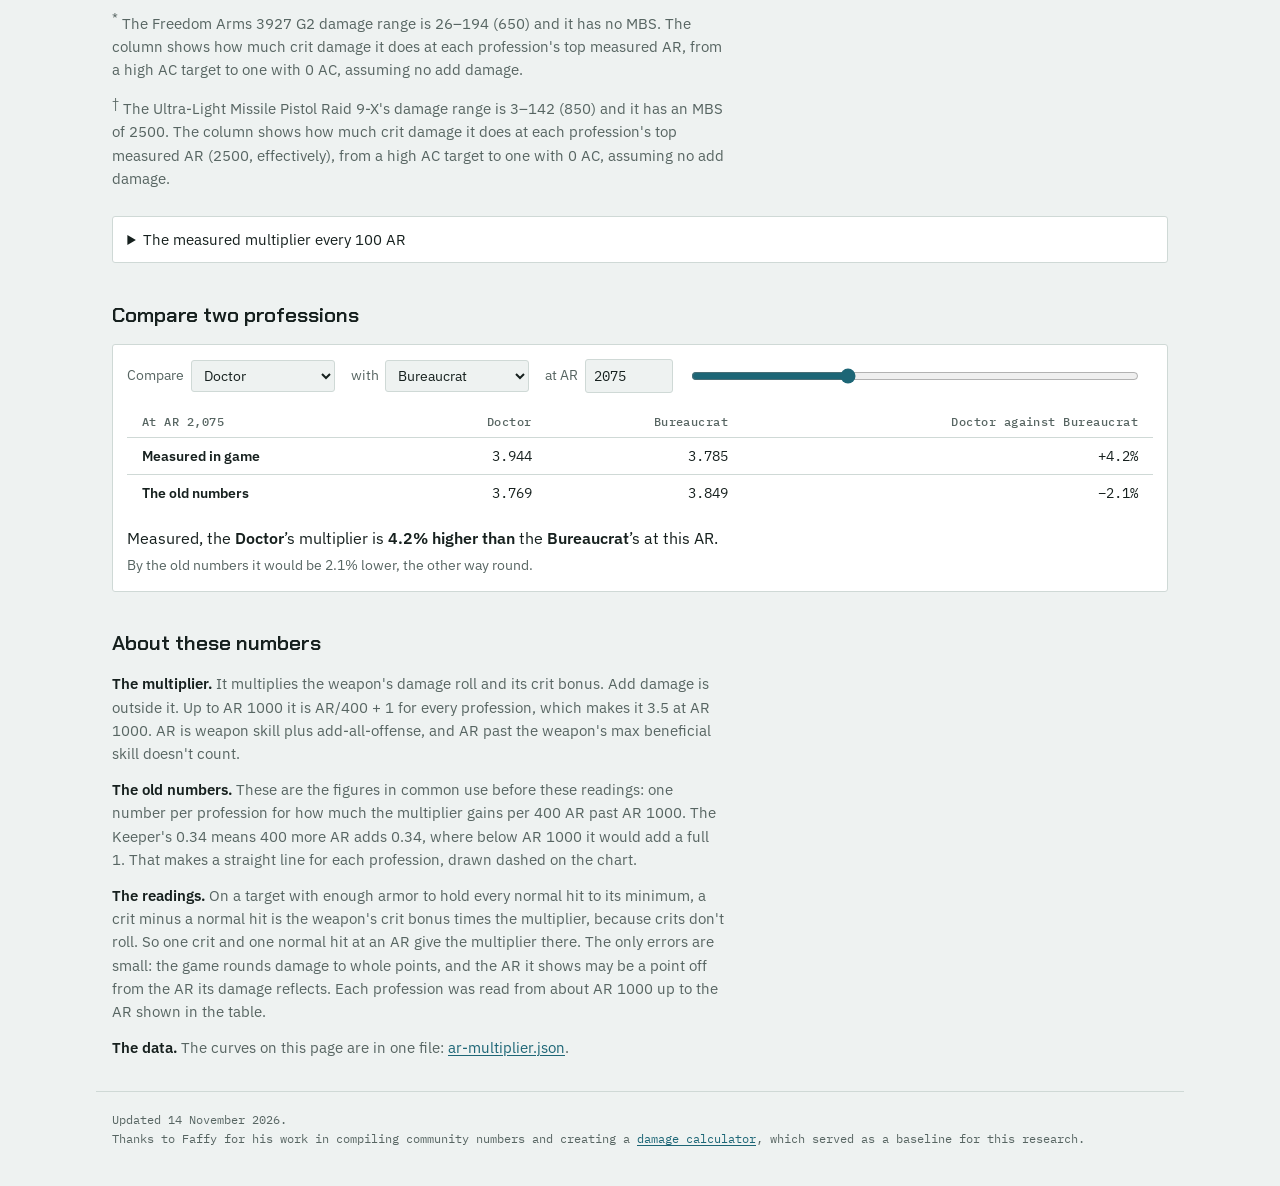
==== commit cfcbd2c2: "Footers: thanks to Faffy, with a link to the damage calculator" ====
--- a/ar-multiplier.html
+++ b/ar-multiplier.html
@@ -119,6 +119,7 @@
 
 <footer class="wrap foot">
   <span id="updated"></span>
+  <span>Thanks to Faffy for his work in compiling community numbers and creating a <a href="https://docs.google.com/spreadsheets/d/1JGKEOqTXCvGpDocd1JVplnxtdCJcMkKC4TuaMKstWxs/edit?gid=158211460#gid=158211460">damage calculator</a>, which served as a baseline for this research.</span>
 </footer>
 
 <script src="ar-multiplier.js" defer></script>
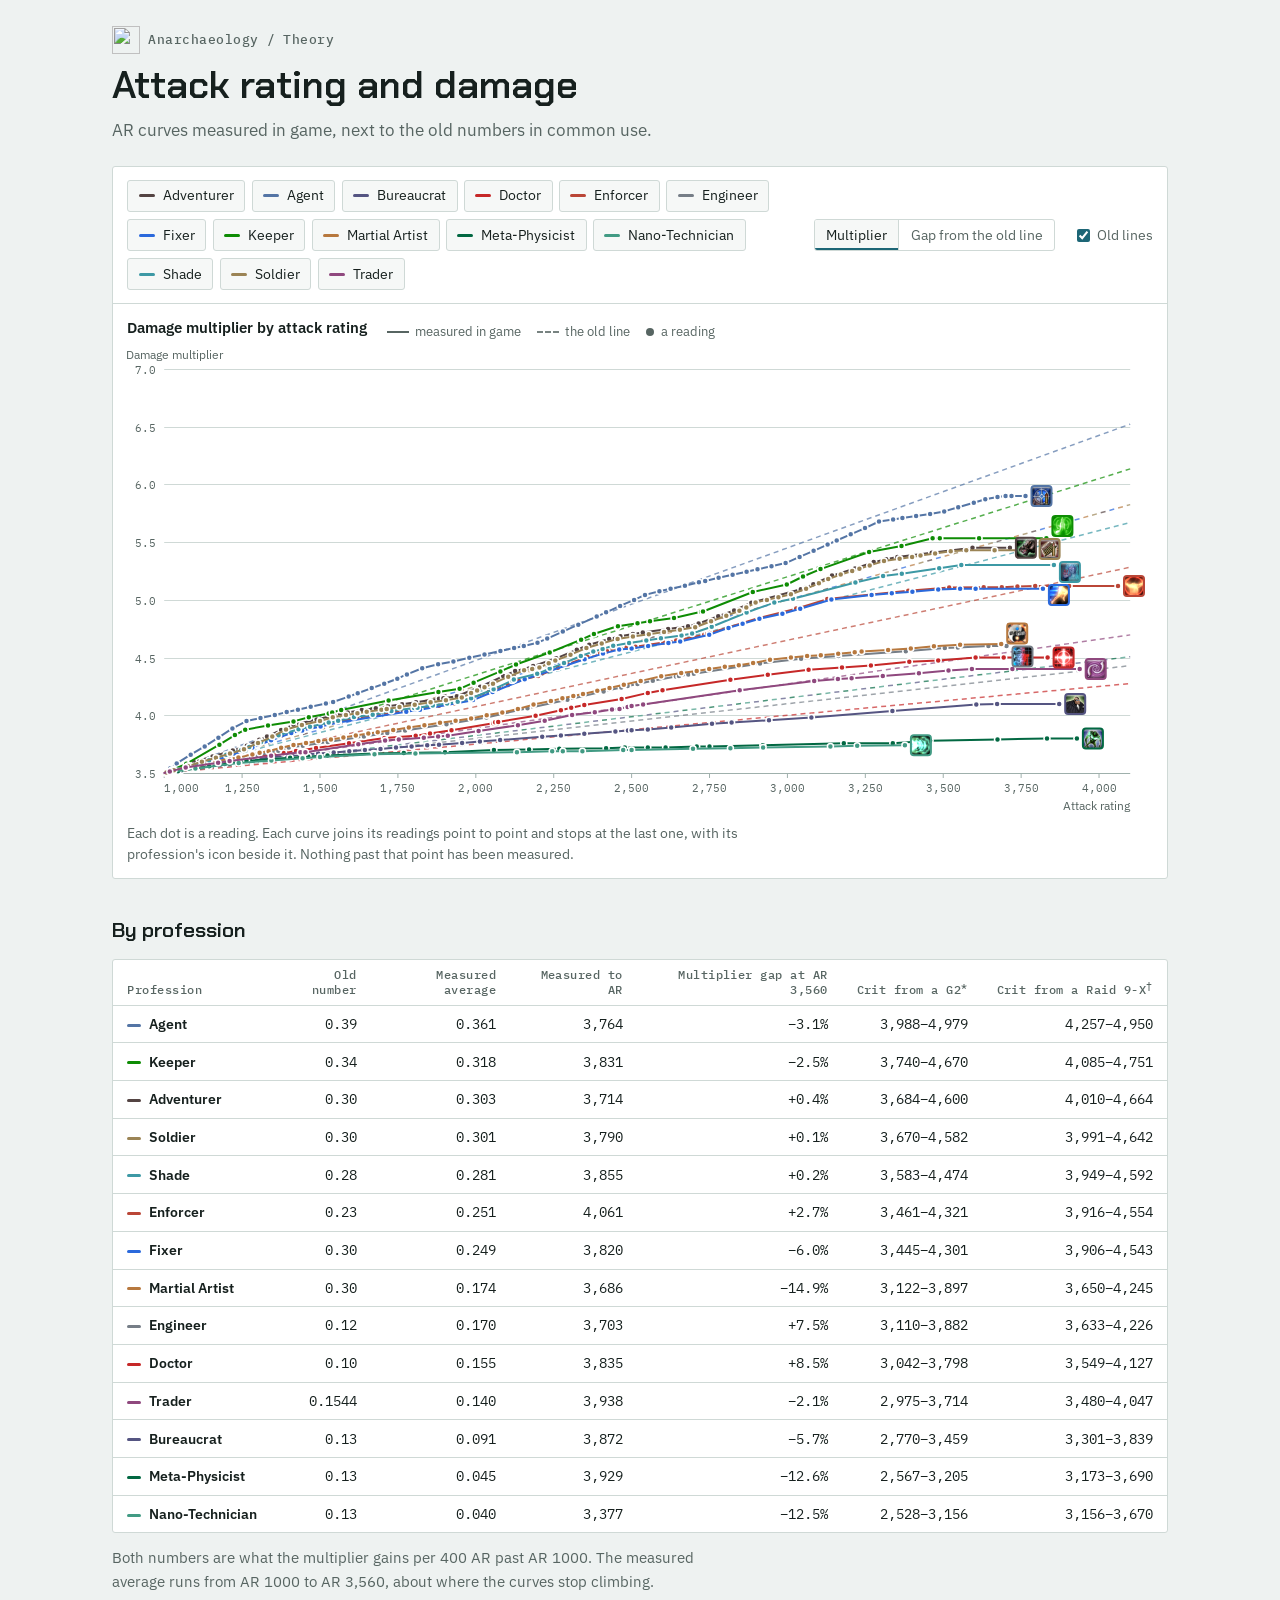
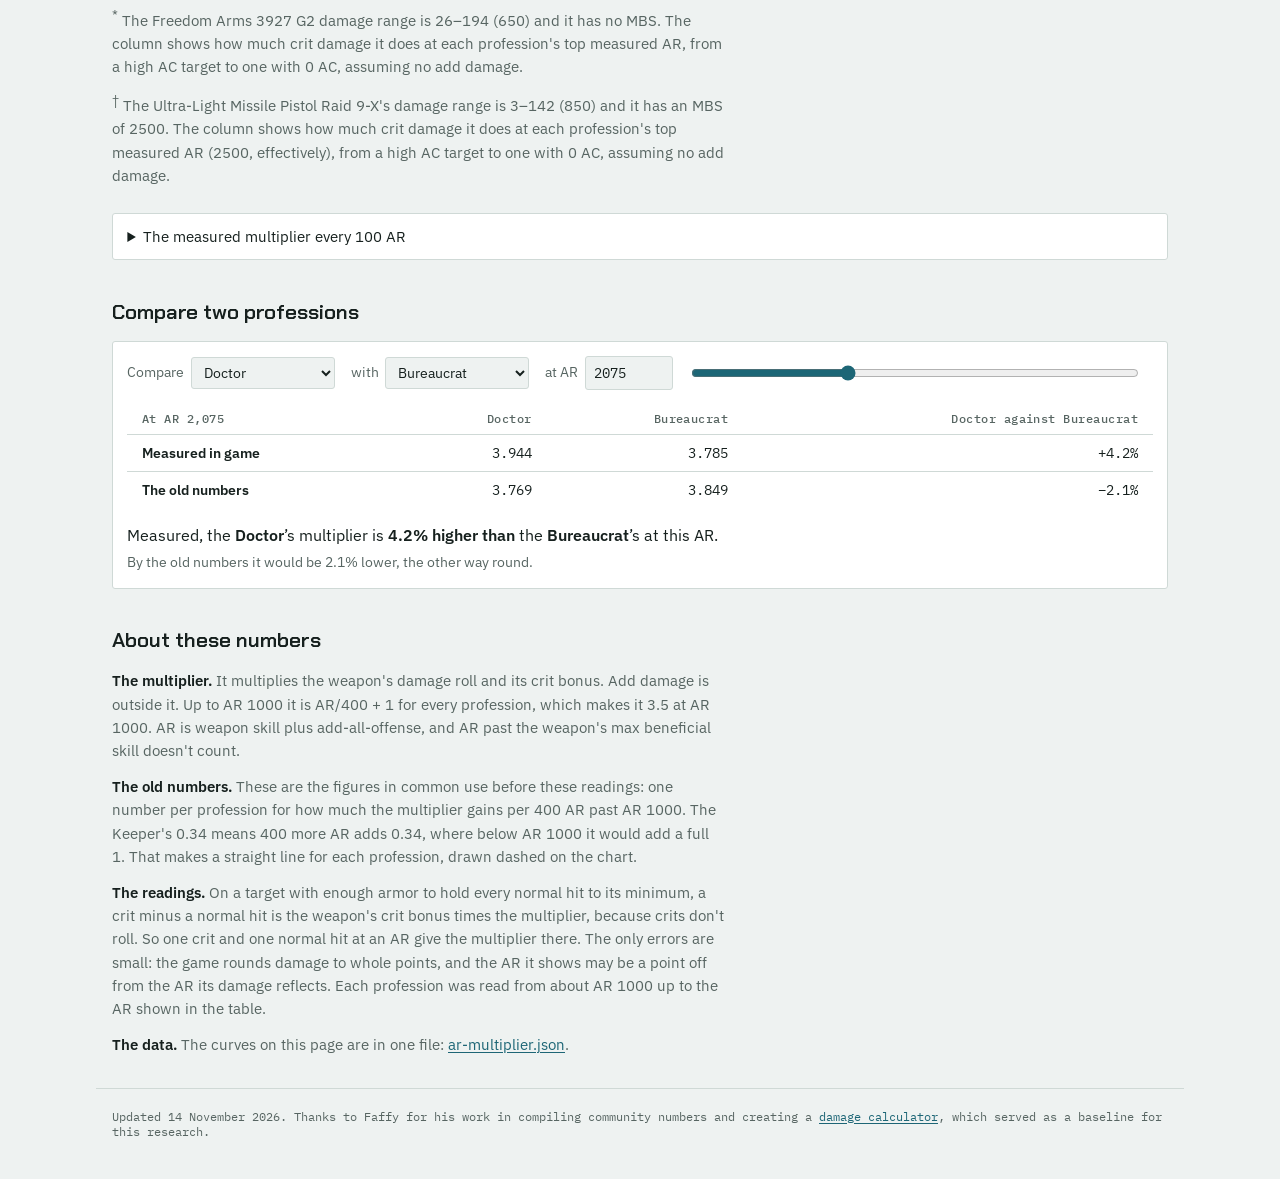
==== commit 08cb8ab1: "Crit chart labels follow dark mode; crit headings on one line The curve names drawn in the crit char" ====
--- a/ar-multiplier.html
+++ b/ar-multiplier.html
@@ -66,8 +66,8 @@
             <th>Measured average</th>
             <th>Measured to AR</th>
             <th>Multiplier gap at AR 3,560</th>
-            <th>Crit from a G2<sup>*</sup></th>
-            <th>Crit from a Raid 9-X<sup>†</sup></th>
+            <th class="one-line">Crit from a G2<sup>*</sup></th>
+            <th class="one-line">Crit from a Raid 9-X<sup>†</sup></th>
           </tr>
         </thead>
         <tbody id="by-prof"></tbody>
--- a/theory.css
+++ b/theory.css
@@ -129,6 +129,8 @@
 .plot .axisline { stroke: var(--axis); stroke-width: 1; }
 .plot .tick { fill: var(--muted); font: 11px var(--mono); font-variant-numeric: tabular-nums; }
 .plot .axis-title { fill: var(--muted); font: 12px var(--body); }
+/* A curve's name written beside it: the page's text color, so it reads in both themes (SVG text is black otherwise). */
+.plot .label { fill: var(--ink); }
 .plot .measured { fill: none; stroke: var(--c); stroke-width: 2; stroke-linejoin: round; stroke-linecap: round; }
 .plot .old, .plot .other { fill: none; stroke: var(--c); stroke-width: 1.5; stroke-dasharray: 5 4; opacity: 0.7; }
 .plot .reading { fill: var(--c); stroke: var(--surface); stroke-width: 1.5; }
@@ -175,6 +177,13 @@
 .starred .star { position: absolute; left: 100%; top: -0.1em; line-height: 1; vertical-align: baseline; }
 .verdict .big { font: 600 1.5rem var(--display); margin-right: 0.3rem; }
 .pickers label.wide { flex: 0 1 24rem; }
+/* A slider and the name of its setting go together: the name stays to the slider's right, and the slider grows or
+   shrinks to keep both on the row, moving to a new row only when even a short slider won't fit. The name keeps the
+   width of its longest, "full aggressive", so the slider doesn't move as the name changes. Only a phone's width puts
+   the name under the slider. */
+.slider-pick { display: flex; align-items: center; gap: 0.6rem 1rem; flex: 1 1 24rem; max-width: 34rem; }
+#calc-slider-name { min-width: 15ch; }
+@media (max-width: 560px) { .slider-pick { flex-wrap: wrap; } }
 .formula { display: block; margin-top: 0.3rem; font: 0.9rem var(--mono); color: var(--ink); }
 /* A formula stays on one line where the screen has the room, even past the paragraph's own width. */
 @media (min-width: 720px) { .formula { white-space: nowrap; } }
@@ -186,6 +195,8 @@
 table.tbl { border-collapse: collapse; width: 100%; font-size: 0.9rem; }
 .tbl th, .tbl td { padding: 0.45rem 0.9rem; text-align: right; white-space: nowrap; border-bottom: 1px solid var(--line); }
 .tbl thead th { font: 500 0.75rem var(--mono); letter-spacing: 0.04em; color: var(--muted); vertical-align: bottom; white-space: normal; }
+/* A short heading kept whole where the screen has the room; the longer ones beside it wrap to make it. */
+@media (min-width: 960px) { .tbl thead th.one-line { white-space: nowrap; } }
 .tbl th:first-child, .tbl td:first-child { text-align: left; }
 .tbl tbody tr:last-child td, .tbl tbody tr:last-child th { border-bottom: 0; }
 .tbl tbody th { font-weight: 600; }
@@ -205,7 +216,7 @@
 .pages a:hover { border-color: var(--notum); }
 .pages h2 { font-size: 1.15rem; color: var(--notum); }
 
-.foot { padding-block: 1.2rem 2.5rem; border-top: 1px solid var(--line); font: 0.75rem var(--mono); color: var(--muted); display: grid; gap: 0.3rem; }
+.foot { padding-block: 1.2rem 2.5rem; border-top: 1px solid var(--line); font: 0.75rem var(--mono); color: var(--muted); }
 
 @media (max-width: 640px) {
   .tip { position: static; box-shadow: none; border-width: 1px 0 0; border-radius: 0; background: transparent; min-height: 9.5rem; padding: 0.6rem 0.9rem; }
